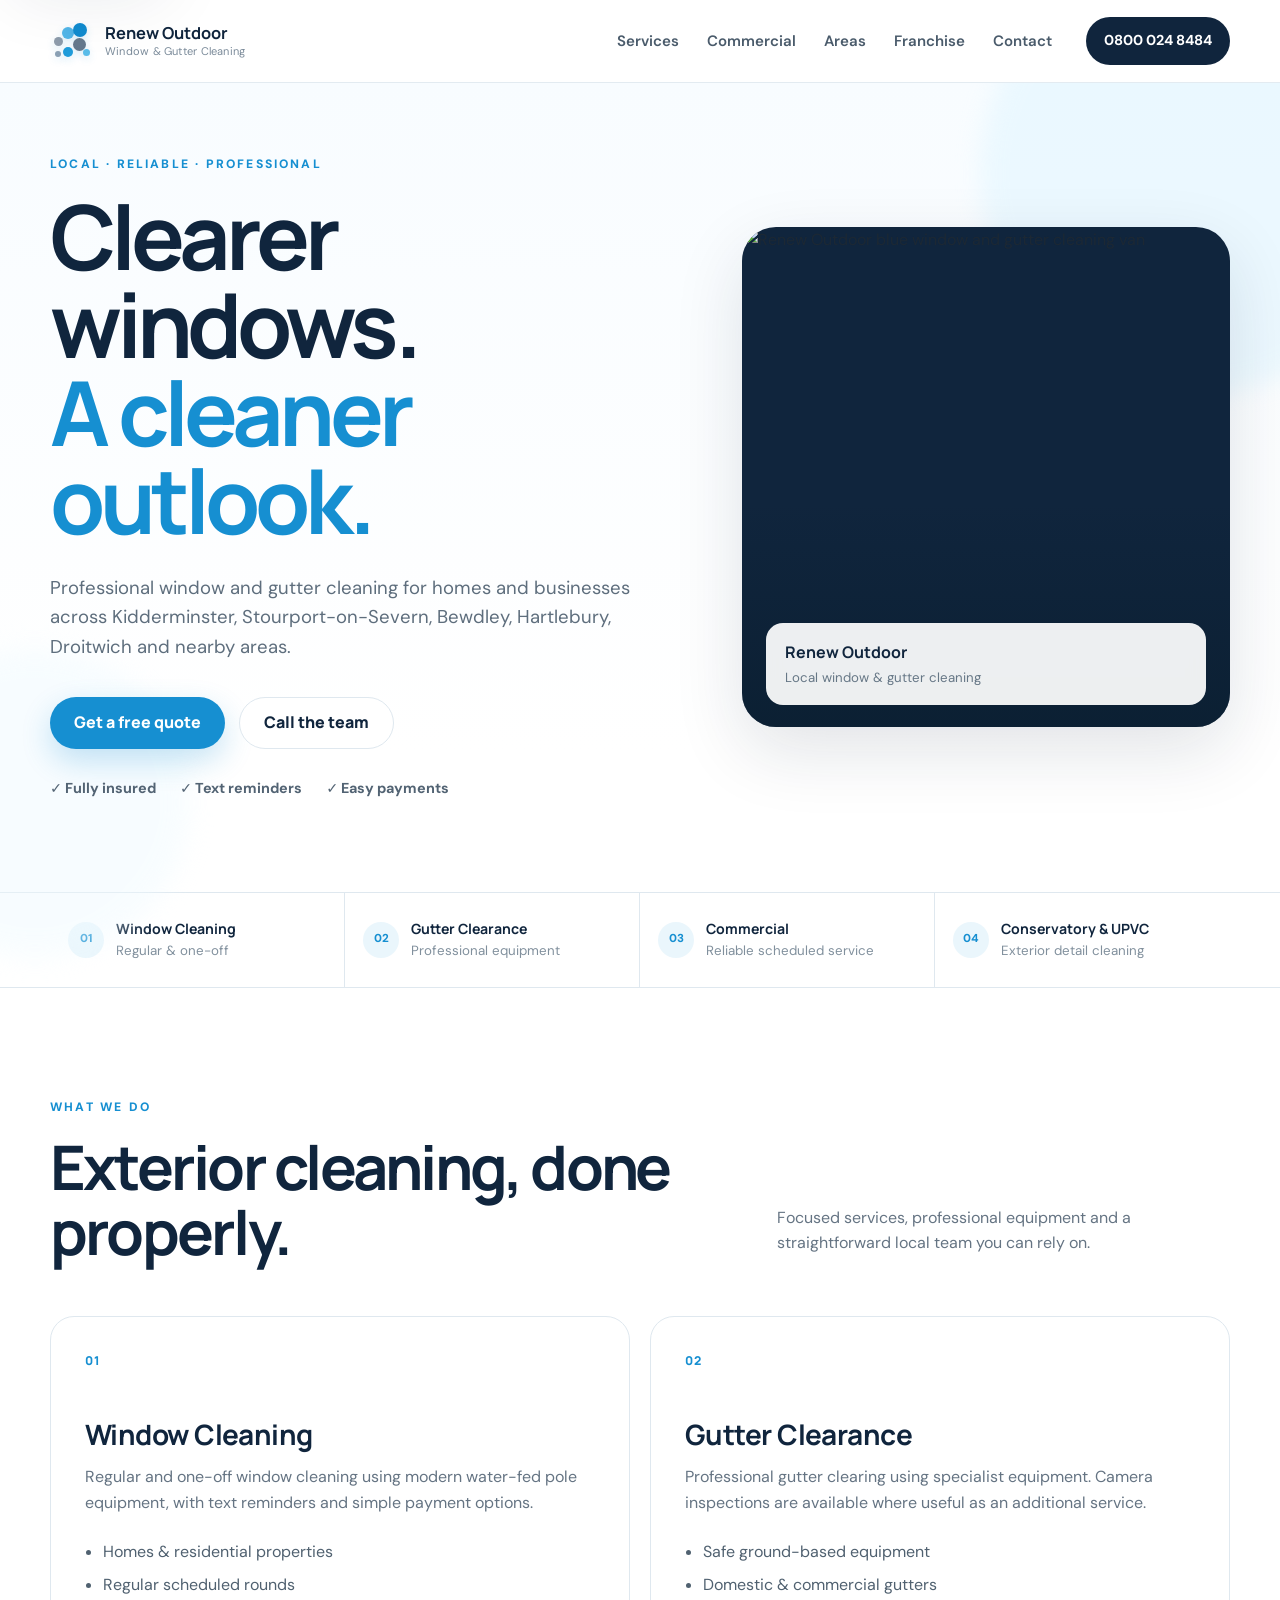
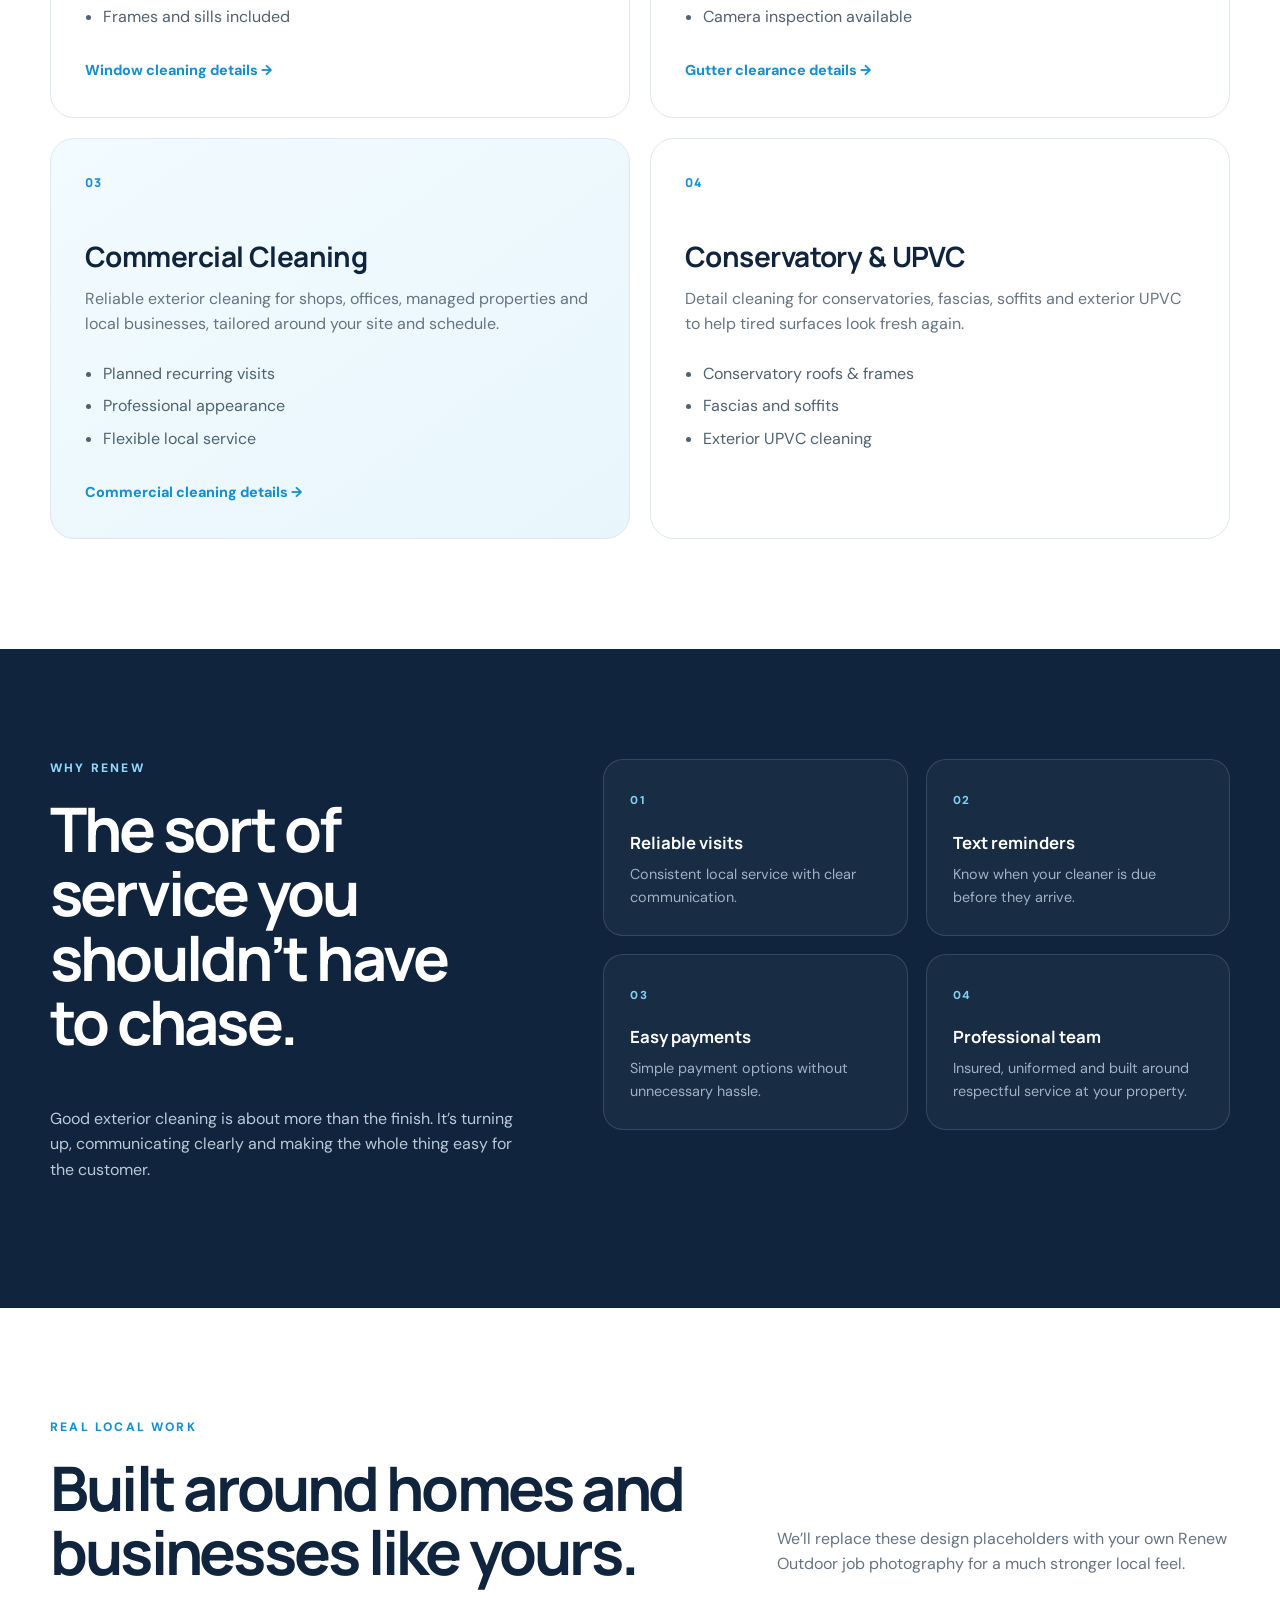
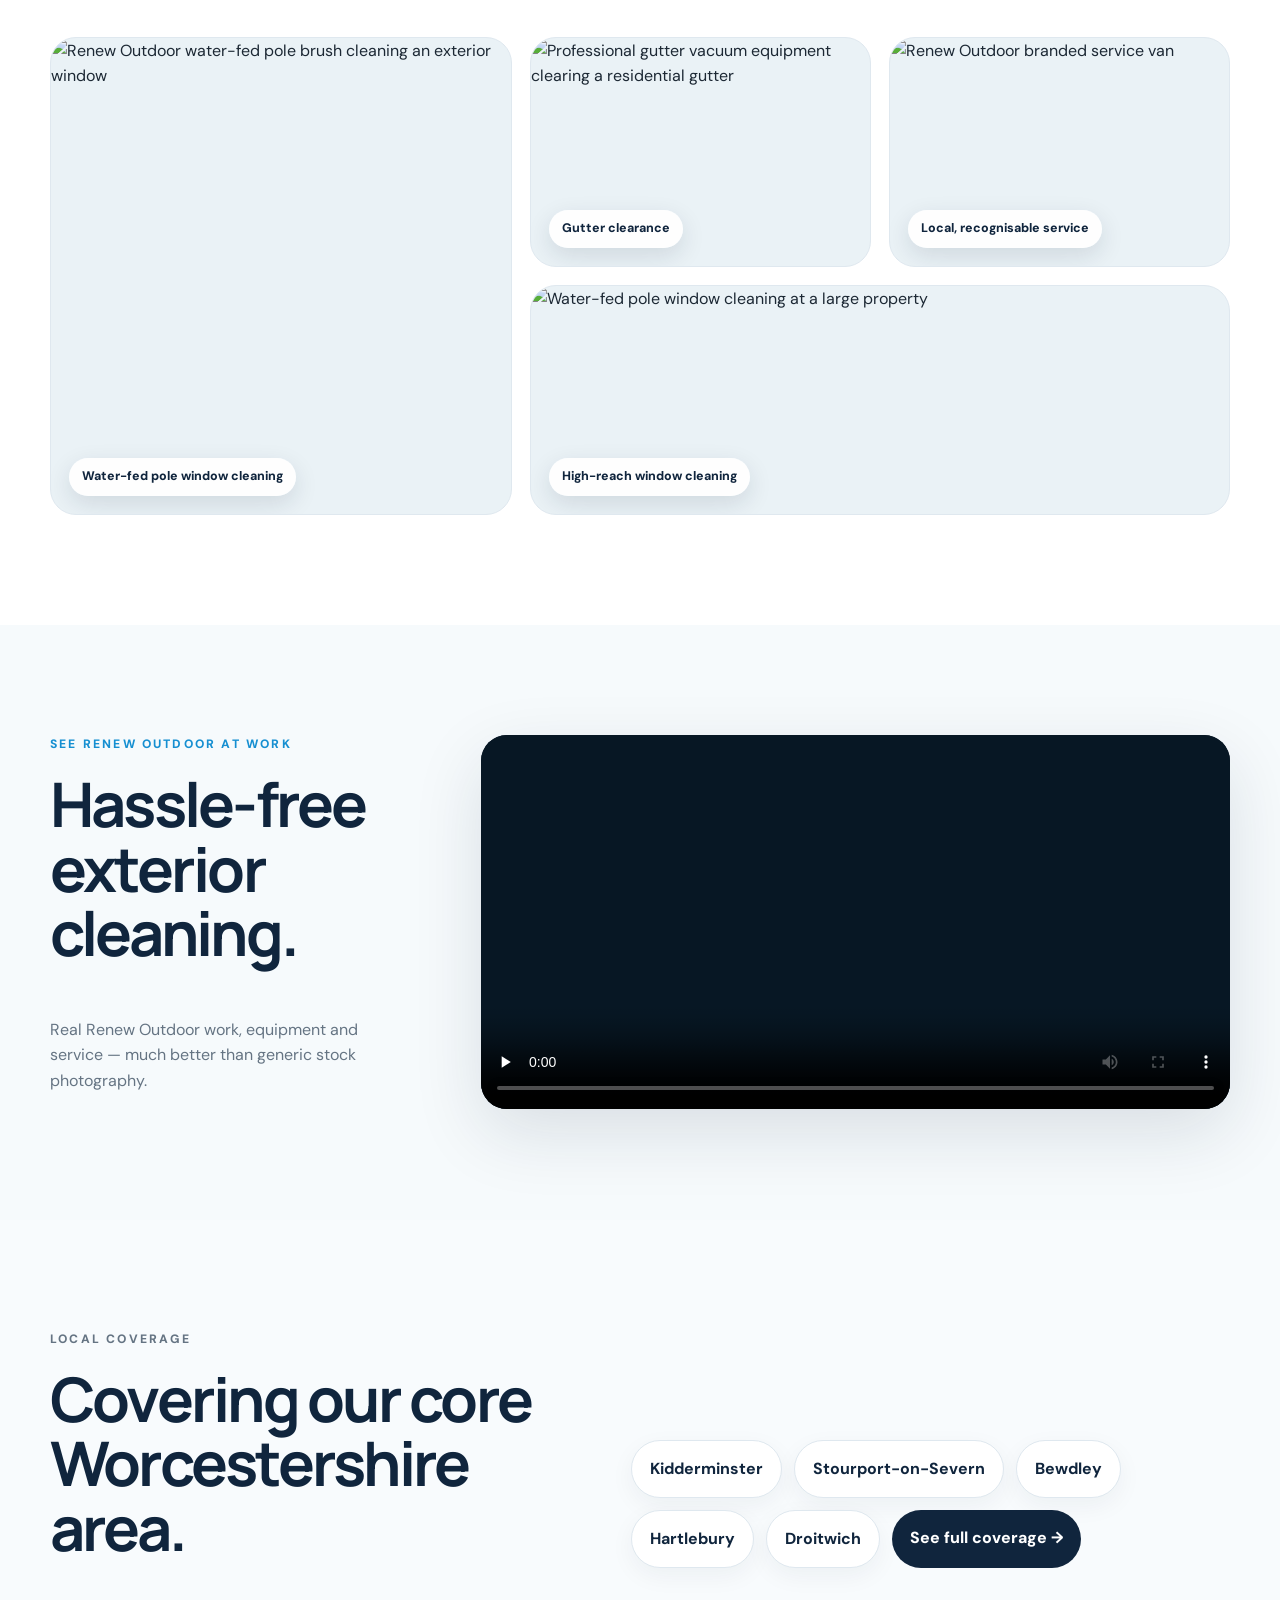
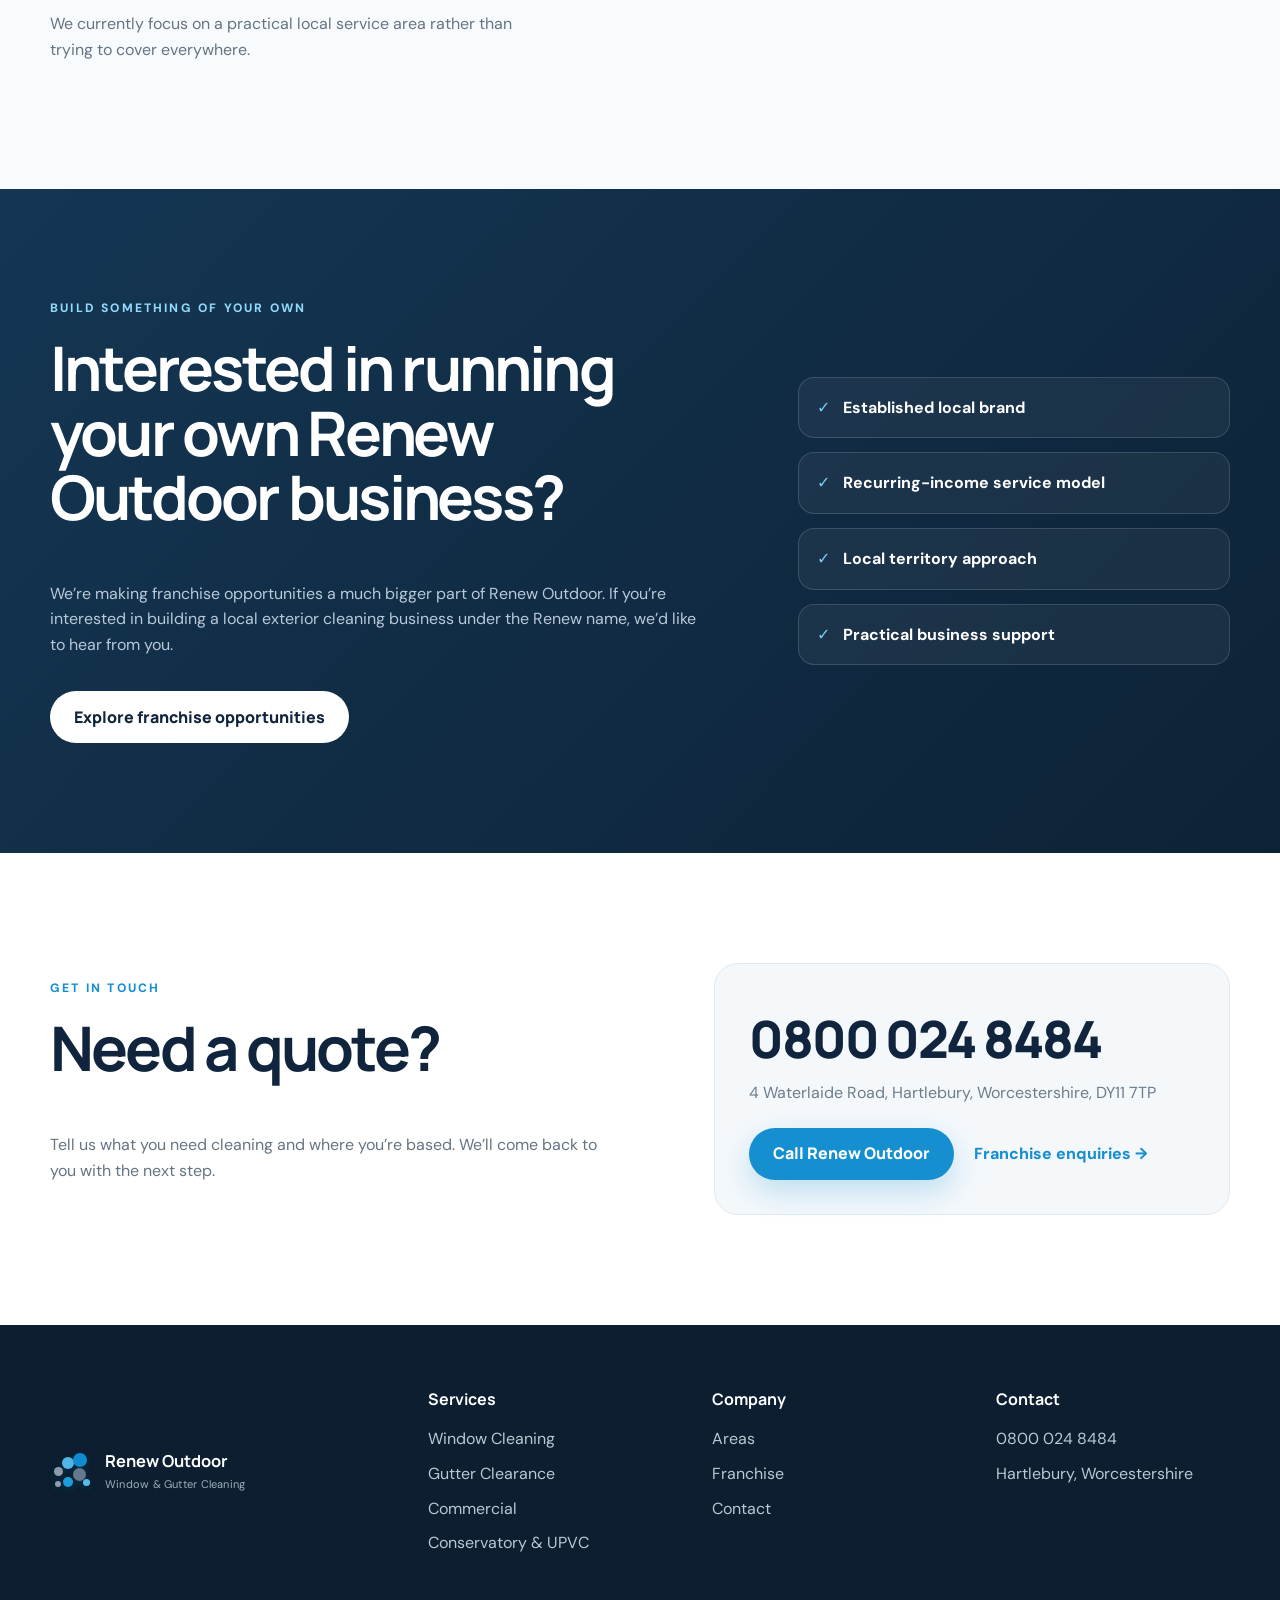
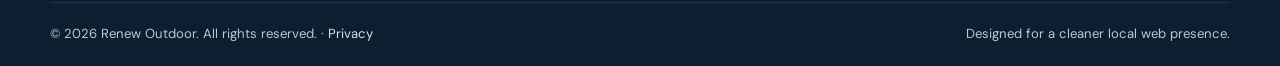
==== index.html @ b24ebd0d "Add files via upload" ====
<!doctype html>
<html lang="en">
<head>
  <meta charset="utf-8">
  <meta name="viewport" content="width=device-width, initial-scale=1">
  <title>Renew Outdoor | Window & Gutter Cleaning</title>
  <meta name="description" content="Professional window, gutter and commercial exterior cleaning across Kidderminster, Stourport-on-Severn, Bewdley, Hartlebury, Droitwich and nearby areas.">
  <link rel="preconnect" href="https://fonts.googleapis.com">
  <link rel="preconnect" href="https://fonts.gstatic.com" crossorigin>
  <link href="https://fonts.googleapis.com/css2?family=DM+Sans:wght@400;500;600;700&family=Manrope:wght@600;700;800&display=swap" rel="stylesheet">
  <link rel="canonical" href="https://www.renewoutdoor.co.uk/">
  <meta name="theme-color" content="#10253d">
  <meta property="og:type" content="website">
  <meta property="og:url" content="https://www.renewoutdoor.co.uk/">
  <meta property="og:title" content="Renew Outdoor | Window & Gutter Cleaning">
  <meta property="og:image" content="https://www.renewoutdoor.co.uk/assets/social-share.png">
  <meta name="twitter:card" content="summary_large_image">
  <link rel="icon" href="assets/favicon.svg" type="image/svg+xml">
  <link rel="manifest" href="site.webmanifest">
  <link rel="stylesheet" href="styles.css">

  <script type="application/ld+json">{"@context":"https://schema.org","@type":"LocalBusiness","name":"Renew Outdoor","url":"https://www.renewoutdoor.co.uk/","telephone":"0800 024 8484","description":"Professional window, gutter and commercial exterior cleaning in Worcestershire.","address":{"@type":"PostalAddress","streetAddress":"4 Waterlaide Road","addressLocality":"Hartlebury","addressRegion":"Worcestershire","postalCode":"DY11 7TP","addressCountry":"GB"},"areaServed":["Kidderminster","Stourport-on-Severn","Bewdley","Hartlebury","Droitwich"]}</script>
</head>
<body>
  <a class="skip-link" href="#main">Skip to content</a>
  <header class="site-header">
    <div class="container header-inner">
      <a class="brand" href="#top" aria-label="Renew Outdoor home">
        <span class="brand-mark" aria-hidden="true">
          <span></span><span></span><span></span><span></span><span></span><span></span><span></span>
        </span>
        <span class="brand-copy">
          <strong>Renew Outdoor</strong>
          <small>Window &amp; Gutter Cleaning</small>
        </span>
      </a>

      <button class="menu-toggle" aria-label="Open menu" aria-expanded="false">
        <span></span><span></span><span></span>
      </button>

      <nav class="site-nav" aria-label="Main navigation">
        <a href="#services">Services</a>
        <a href="#commercial">Commercial</a>
        <a href="areas.html">Areas</a>
        <a href="franchise.html">Franchise</a>
        <a href="#contact">Contact</a>
      </nav>

      <a class="header-call" href="tel:08000248484">0800 024 8484</a>
    </div>
  </header>

  <main id="main">
    <section class="hero">
      <div class="hero-glow hero-glow-a"></div>
      <div class="hero-glow hero-glow-b"></div>
      <div class="container hero-grid">
        <div class="hero-copy">
          <p class="eyebrow">LOCAL · RELIABLE · PROFESSIONAL</p>
          <h1>Clearer windows.<br><span>A cleaner outlook.</span></h1>
          <p class="hero-lead">Professional window and gutter cleaning for homes and businesses across Kidderminster, Stourport-on-Severn, Bewdley, Hartlebury, Droitwich and nearby areas.</p>
          <div class="hero-actions">
            <a class="btn btn-primary" href="#contact">Get a free quote</a>
            <a class="btn btn-secondary" href="tel:08000248484">Call the team</a>
          </div>
          <div class="proof-row" aria-label="Service benefits">
            <span>✓ Fully insured</span>
            <span>✓ Text reminders</span>
            <span>✓ Easy payments</span>
          </div>
        </div>

        <div class="hero-photo-card">
          <img src="assets/renew-van-hero.jpg" alt="Renew Outdoor blue window and gutter cleaning van" width="1200" height="900" fetchpriority="high">
          <div class="photo-label">
            <strong>Renew Outdoor</strong>
            <span>Local window &amp; gutter cleaning</span>
          </div>
        </div>
      </div>

      <div class="service-strip">
        <div class="container service-strip-grid">
          <a href="window-cleaning.html"><span class="icon-dot">01</span><strong>Window Cleaning</strong><small>Regular &amp; one-off</small></a>
          <a href="gutter-cleaning.html"><span class="icon-dot">02</span><strong>Gutter Clearance</strong><small>Professional equipment</small></a>
          <a href="commercial.html"><span class="icon-dot">03</span><strong>Commercial</strong><small>Reliable scheduled service</small></a>
          <a href="#upvc"><span class="icon-dot">04</span><strong>Conservatory &amp; UPVC</strong><small>Exterior detail cleaning</small></a>
        </div>
      </div>
    </section>

    <section class="section section-services" id="services">
      <div class="container">
        <div class="section-heading">
          <div>
            <p class="eyebrow">WHAT WE DO</p>
            <h2>Exterior cleaning, done properly.</h2>
          </div>
          <p>Focused services, professional equipment and a straightforward local team you can rely on.</p>
        </div>

        <div class="card-grid">
          <article class="service-card" id="window-cleaning">
            <div class="service-number">01</div>
            <h3>Window Cleaning</h3>
            <p>Regular and one-off window cleaning using modern water-fed pole equipment, with text reminders and simple payment options.</p>
            <ul>
              <li>Homes &amp; residential properties</li>
              <li>Regular scheduled rounds</li>
              <li>Frames and sills included</li>
            </ul>
            <a class="card-link" href="window-cleaning.html">Window cleaning details →</a>
          </article>

          <article class="service-card" id="gutter-cleaning">
            <div class="service-number">02</div>
            <h3>Gutter Clearance</h3>
            <p>Professional gutter clearing using specialist equipment. Camera inspections are available where useful as an additional service.</p>
            <ul>
              <li>Safe ground-based equipment</li>
              <li>Domestic &amp; commercial gutters</li>
              <li>Camera inspection available</li>
            </ul>
            <a class="card-link" href="gutter-cleaning.html">Gutter clearance details →</a>
          </article>

          <article class="service-card featured" id="commercial">
            <div class="service-number">03</div>
            <h3>Commercial Cleaning</h3>
            <p>Reliable exterior cleaning for shops, offices, managed properties and local businesses, tailored around your site and schedule.</p>
            <ul>
              <li>Planned recurring visits</li>
              <li>Professional appearance</li>
              <li>Flexible local service</li>
            </ul>
            <a class="card-link" href="commercial.html">Commercial cleaning details →</a>
          </article>

          <article class="service-card" id="upvc">
            <div class="service-number">04</div>
            <h3>Conservatory &amp; UPVC</h3>
            <p>Detail cleaning for conservatories, fascias, soffits and exterior UPVC to help tired surfaces look fresh again.</p>
            <ul>
              <li>Conservatory roofs &amp; frames</li>
              <li>Fascias and soffits</li>
              <li>Exterior UPVC cleaning</li>
            </ul>
          </article>
        </div>
      </div>
    </section>

    <section class="section section-dark">
      <div class="container why-grid">
        <div>
          <p class="eyebrow eyebrow-light">WHY RENEW</p>
          <h2>The sort of service you shouldn’t have to chase.</h2>
          <p class="muted-light">Good exterior cleaning is about more than the finish. It’s turning up, communicating clearly and making the whole thing easy for the customer.</p>
        </div>
        <div class="why-points">
          <div><span>01</span><strong>Reliable visits</strong><p>Consistent local service with clear communication.</p></div>
          <div><span>02</span><strong>Text reminders</strong><p>Know when your cleaner is due before they arrive.</p></div>
          <div><span>03</span><strong>Easy payments</strong><p>Simple payment options without unnecessary hassle.</p></div>
          <div><span>04</span><strong>Professional team</strong><p>Insured, uniformed and built around respectful service at your property.</p></div>
        </div>
      </div>
    </section>

    <section class="section section-work">
      <div class="container">
        <div class="section-heading">
          <div>
            <p class="eyebrow">REAL LOCAL WORK</p>
            <h2>Built around homes and businesses like yours.</h2>
          </div>
          <p>We’ll replace these design placeholders with your own Renew Outdoor job photography for a much stronger local feel.</p>
        </div>

        <div class="work-grid real-work-grid">
          <figure class="work-photo tall">
            <img src="assets/water-fed-pole-window-cleaning.jpg" alt="Renew Outdoor water-fed pole brush cleaning an exterior window" loading="lazy">
            <figcaption>Water-fed pole window cleaning</figcaption>
          </figure>
          <figure class="work-photo">
            <img src="assets/gutter-vac.jpg" alt="Professional gutter vacuum equipment clearing a residential gutter" loading="lazy">
            <figcaption>Gutter clearance</figcaption>
          </figure>
          <figure class="work-photo">
            <img src="assets/renew-van.jpg" alt="Renew Outdoor branded service van" loading="lazy">
            <figcaption>Local, recognisable service</figcaption>
          </figure>
          <figure class="work-photo wide">
            <img src="assets/large-property-window-cleaning.jpg" alt="Water-fed pole window cleaning at a large property" loading="lazy">
            <figcaption>High-reach window cleaning</figcaption>
          </figure>
        </div>
      </div>
    </section>

    <section class="section video-section">
      <div class="container video-grid">
        <div>
          <p class="eyebrow">SEE RENEW OUTDOOR AT WORK</p>
          <h2>Hassle-free exterior cleaning.</h2>
          <p>Real Renew Outdoor work, equipment and service — much better than generic stock photography.</p>
        </div>
        <div class="video-frame">
          <video controls playsinline preload="none" poster="assets/renew-van-hero.jpg">
            <source src="assets/renew-outdoor-video.mp4" type="video/mp4">
            Your browser does not support embedded video.
          </video>
        </div>
      </div>
    </section>

    <section class="section section-areas" id="areas">
      <div class="container areas-grid">
        <div>
          <p class="eyebrow">LOCAL COVERAGE</p>
          <h2>Covering our core Worcestershire area.</h2>
          <p>We currently focus on a practical local service area rather than trying to cover everywhere.</p>
        </div>
        <div class="area-tags">
          <span>Kidderminster</span>
          <span>Stourport-on-Severn</span>
          <span>Bewdley</span>
          <span>Hartlebury</span>
          <span>Droitwich</span>
          <a class="area-more" href="areas.html">See full coverage →</a>
        </div>
      </div>
    </section>

    <section class="section franchise-teaser">
      <div class="container franchise-grid">
        <div>
          <p class="eyebrow eyebrow-light">BUILD SOMETHING OF YOUR OWN</p>
          <h2>Interested in running your own Renew Outdoor business?</h2>
          <p class="muted-light">We’re making franchise opportunities a much bigger part of Renew Outdoor. If you’re interested in building a local exterior cleaning business under the Renew name, we’d like to hear from you.</p>
          <a class="btn btn-white" href="franchise.html">Explore franchise opportunities</a>
        </div>
        <div class="franchise-points">
          <div><span>✓</span> Established local brand</div>
          <div><span>✓</span> Recurring-income service model</div>
          <div><span>✓</span> Local territory approach</div>
          <div><span>✓</span> Practical business support</div>
        </div>
      </div>
    </section>

    <section class="section section-contact" id="contact">
      <div class="container contact-grid">
        <div>
          <p class="eyebrow">GET IN TOUCH</p>
          <h2>Need a quote?</h2>
          <p>Tell us what you need cleaning and where you’re based. We’ll come back to you with the next step.</p>
        </div>
        <div class="contact-card">
          <a class="contact-phone" href="tel:08000248484">0800 024 8484</a>
          <p>4 Waterlaide Road, Hartlebury, Worcestershire, DY11 7TP</p>
          <div class="contact-actions">
            <a class="btn btn-primary" href="tel:08000248484">Call Renew Outdoor</a>
            <a class="text-link" href="franchise.html">Franchise enquiries →</a>
          </div>
        </div>
      </div>
    </section>
  </main>

  <footer class="site-footer">
    <div class="container footer-grid">
      <div class="brand footer-brand">
        <span class="brand-mark" aria-hidden="true">
          <span></span><span></span><span></span><span></span><span></span><span></span><span></span>
        </span>
        <span class="brand-copy">
          <strong>Renew Outdoor</strong>
          <small>Window &amp; Gutter Cleaning</small>
        </span>
      </div>
      <div>
        <strong>Services</strong>
        <a href="#window-cleaning">Window Cleaning</a>
        <a href="#gutter-cleaning">Gutter Clearance</a>
        <a href="#commercial">Commercial</a>
        <a href="#upvc">Conservatory &amp; UPVC</a>
      </div>
      <div>
        <strong>Company</strong>
        <a href="areas.html">Areas</a>
        <a href="franchise.html">Franchise</a>
        <a href="#contact">Contact</a>
      </div>
      <div>
        <strong>Contact</strong>
        <a href="tel:08000248484">0800 024 8484</a>
        <span>Hartlebury, Worcestershire</span>
      </div>
    </div>
    <div class="container footer-bottom">
      <span>© <span id="year"></span> Renew Outdoor. All rights reserved. · <a href="privacy.html">Privacy</a></span>
      <span>Designed for a cleaner local web presence.</span>
    </div>
  </footer>
  <div class="mobile-quote-bar" aria-label="Quick contact">
    <a href="tel:08000248484">Call</a>
    <a href="#contact">Get a quote</a>
  </div>

  <script src="script.js"></script>
</body>
</html>
---- styles.css ----
:root{
  --navy:#10253d;
  --navy-2:#173652;
  --blue:#168fd1;
  --blue-2:#56b8e8;
  --sky:#eaf6fc;
  --ink:#1c2834;
  --muted:#657483;
  --line:#dfe8ef;
  --soft:#f5f8fb;
  --white:#fff;
  --shadow:0 24px 70px rgba(16,37,61,.12);
}

*{box-sizing:border-box}
html{scroll-behavior:smooth}
body{
  margin:0;
  font-family:"DM Sans",system-ui,-apple-system,BlinkMacSystemFont,"Segoe UI",sans-serif;
  color:var(--ink);
  background:#fff;
  line-height:1.6;
}
a{color:inherit;text-decoration:none}
img{max-width:100%;display:block}
.container{width:min(1180px,calc(100% - 40px));margin-inline:auto}
.narrow{max-width:820px}
h1,h2,h3,strong{font-family:"Manrope",sans-serif}
h1,h2,h3,p{margin-top:0}
h1{font-size:clamp(3rem,7vw,6.6rem);line-height:.98;letter-spacing:-.055em}
h2{font-size:clamp(2.25rem,4.8vw,4.5rem);line-height:1.05;letter-spacing:-.045em}
h3{font-size:1.35rem;line-height:1.2;letter-spacing:-.02em}
.eyebrow{
  margin-bottom:18px;
  font-size:.76rem;
  font-weight:800;
  letter-spacing:.18em;
  color:var(--blue);
}
.eyebrow-light{color:#91d8fa}
.muted-light{color:#b9c9d8}
.large-copy{font-size:1.28rem;color:#506170}
.section{padding:110px 0}
.section-soft{background:var(--soft)}
.section-dark{background:var(--navy);color:#fff}
.light{color:#d7e2eb}

.site-header{
  position:sticky;top:0;z-index:40;
  background:rgba(255,255,255,.93);
  backdrop-filter:blur(14px);
  border-bottom:1px solid rgba(223,232,239,.85);
}
.header-inner{
  min-height:82px;
  display:flex;align-items:center;gap:34px;
}
.brand{display:flex;align-items:center;gap:13px;min-width:max-content}
.brand-copy{display:flex;flex-direction:column;line-height:1.05}
.brand-copy strong{font-size:1.03rem;color:var(--navy)}
.brand-copy small{margin-top:5px;font-size:.69rem;color:#7a8a99;letter-spacing:.02em}
.brand-mark{position:relative;width:42px;height:42px;display:block}
.brand-mark span{
  position:absolute;border-radius:50%;
  background:var(--blue);
  box-shadow:0 3px 9px rgba(22,143,209,.16);
}
.brand-mark span:nth-child(1){width:9px;height:9px;left:4px;top:17px;background:#8f9cab}
.brand-mark span:nth-child(2){width:12px;height:12px;left:12px;top:7px;background:#52b6e8}
.brand-mark span:nth-child(3){width:14px;height:14px;left:23px;top:3px;background:#108bcf}
.brand-mark span:nth-child(4){width:13px;height:13px;left:23px;top:18px;background:#65798d}
.brand-mark span:nth-child(5){width:10px;height:10px;left:13px;top:27px;background:#1f9cda}
.brand-mark span:nth-child(6){width:6px;height:6px;left:5px;top:31px;background:#8aa0b4}
.brand-mark span:nth-child(7){width:7px;height:7px;left:33px;top:29px;background:#58bce9}
.site-nav{display:flex;align-items:center;gap:28px;margin-left:auto}
.site-nav a{font-size:.94rem;font-weight:600;color:#4a5b6b}
.site-nav a:hover,.site-nav a.active{color:var(--blue)}
.header-call{
  padding:12px 18px;border-radius:999px;background:var(--navy);color:#fff;
  font-weight:700;font-size:.9rem
}
.menu-toggle{display:none;background:none;border:0;padding:0}
.menu-toggle span{display:block;width:25px;height:2px;background:var(--navy);margin:5px 0}

.hero{
  position:relative;overflow:hidden;
  background:linear-gradient(180deg,#f8fcff 0%,#fff 74%);
}
.hero-grid{
  min-height:720px;
  display:grid;grid-template-columns:1.12fr .88fr;gap:70px;align-items:center;
  padding-top:72px;padding-bottom:92px;position:relative;z-index:2
}
.hero-copy h1{color:var(--navy);margin-bottom:30px}
.hero-copy h1 span{color:var(--blue)}
.hero-lead{max-width:720px;font-size:1.16rem;color:#5e6e7d}
.hero-actions{display:flex;gap:14px;flex-wrap:wrap;margin:34px 0 28px}
.btn{
  display:inline-flex;align-items:center;justify-content:center;
  min-height:52px;padding:0 24px;border-radius:999px;
  font-weight:800;font-family:"Manrope",sans-serif;
  transition:transform .2s ease,box-shadow .2s ease
}
.btn:hover{transform:translateY(-2px)}
.btn-primary{background:var(--blue);color:#fff;box-shadow:0 12px 30px rgba(22,143,209,.24)}
.btn-secondary{background:#fff;color:var(--navy);border:1px solid var(--line)}
.btn-white{background:#fff;color:var(--navy)}
.proof-row{display:flex;gap:24px;flex-wrap:wrap;color:#526373;font-size:.9rem;font-weight:700}
.hero-panel{
  position:relative;min-height:470px;border-radius:34px;padding:28px;
  background:linear-gradient(145deg,#15334f 0%,#0f2439 70%);
  box-shadow:var(--shadow);overflow:hidden
}
.panel-badge{
  position:absolute;top:24px;left:24px;z-index:3;
  background:rgba(255,255,255,.1);color:#dcecf6;border:1px solid rgba(255,255,255,.14);
  border-radius:999px;padding:8px 12px;font-size:.75rem;font-weight:700
}
.window-graphic{position:absolute;inset:78px 38px 92px}
.window-frame{
  height:100%;display:grid;grid-template-columns:1fr 1fr;grid-template-rows:1fr 1fr;
  gap:8px;padding:10px;background:#d7e8f2;border:10px solid #fff;border-radius:18px;
  box-shadow:0 30px 60px rgba(0,0,0,.22);transform:rotate(-2deg)
}
.pane{background:linear-gradient(155deg,#8ed7f7 0%,#d7f5ff 55%,#77c9ef 100%);border-radius:4px}
.shine{position:absolute;background:rgba(255,255,255,.65);filter:blur(.4px);transform:rotate(-35deg)}
.shine-1{width:120px;height:14px;top:46px;left:46px}
.shine-2{width:82px;height:8px;right:26px;bottom:48px}
.squeegee{position:absolute;right:18px;bottom:-20px;transform:rotate(-24deg)}
.squeegee-head{width:118px;height:16px;background:#1f2a33;border-radius:7px;box-shadow:0 8px 18px rgba(0,0,0,.25)}
.squeegee-handle{width:15px;height:132px;background:linear-gradient(#157db8,#0f4d72);margin:-2px auto 0;border-radius:0 0 10px 10px}
.mini-card{
  position:absolute;left:28px;right:28px;bottom:25px;
  background:#fff;border-radius:18px;padding:18px 20px;display:flex;flex-direction:column
}
.mini-card strong{color:var(--navy);font-size:.95rem}
.mini-card span{font-size:.82rem;color:#6c7d8c;margin-top:3px}
.hero-glow{position:absolute;border-radius:50%;filter:blur(12px);opacity:.42}
.hero-glow-a{width:440px;height:440px;background:#d8f3ff;right:-140px;top:-130px}
.hero-glow-b{width:310px;height:310px;background:#eefaff;left:-120px;bottom:30px}
.service-strip{border-top:1px solid var(--line);border-bottom:1px solid var(--line);background:#fff}
.service-strip-grid{display:grid;grid-template-columns:repeat(4,1fr)}
.service-strip a{padding:25px 18px;display:grid;grid-template-columns:auto 1fr;column-gap:12px;align-items:center;border-right:1px solid var(--line)}
.service-strip a:last-child{border-right:0}
.service-strip strong{font-size:.88rem;color:var(--navy)}
.service-strip small{grid-column:2;color:#81909d}
.icon-dot{
  grid-row:1/3;width:36px;height:36px;border-radius:50%;display:grid;place-items:center;
  background:var(--sky);color:var(--blue);font-weight:800;font-size:.72rem
}

.section-heading{display:grid;grid-template-columns:1fr .7fr;gap:80px;align-items:end;margin-bottom:52px}
.section-heading h2{max-width:770px;color:var(--navy);margin-bottom:0}
.section-heading>p{color:var(--muted);margin-bottom:8px}
.card-grid{display:grid;grid-template-columns:repeat(2,1fr);gap:20px}
.service-card{
  position:relative;padding:34px;border:1px solid var(--line);border-radius:24px;background:#fff;
  min-height:330px;transition:transform .2s ease,box-shadow .2s ease,border-color .2s ease
}
.service-card:hover{transform:translateY(-4px);box-shadow:var(--shadow);border-color:#c5d9e6}
.service-card.featured{background:linear-gradient(145deg,#f2fbff,#e8f6fc)}
.service-number{font-family:"Manrope",sans-serif;font-weight:800;color:var(--blue);font-size:.76rem;letter-spacing:.12em;margin-bottom:48px}
.service-card h3{font-size:1.75rem;color:var(--navy);margin-bottom:12px}
.service-card p{color:var(--muted)}
.service-card ul{padding-left:18px;margin:24px 0 0;color:#506170}
.service-card li{margin:7px 0}

.why-grid{display:grid;grid-template-columns:.85fr 1.15fr;gap:90px;align-items:start}
.why-grid h2{max-width:520px}
.why-points{display:grid;grid-template-columns:1fr 1fr;gap:18px}
.why-points>div{padding:26px;border:1px solid rgba(255,255,255,.13);border-radius:20px;background:rgba(255,255,255,.035)}
.why-points span{color:#7fd1f6;font-size:.72rem;font-weight:800;letter-spacing:.12em}
.why-points strong{display:block;margin:18px 0 6px;font-size:1.05rem}
.why-points p{margin:0;color:#9eb2c2;font-size:.9rem}

.work-grid{display:grid;grid-template-columns:1.15fr .85fr .85fr;grid-template-rows:230px 230px;gap:18px}
.work-tile{
  position:relative;border-radius:26px;overflow:hidden;min-height:220px;
  background:
    linear-gradient(135deg,rgba(15,36,57,.05),rgba(22,143,209,.16)),
    repeating-linear-gradient(45deg,#edf5f9,#edf5f9 16px,#e8f2f7 16px,#e8f2f7 32px);
  border:1px solid var(--line)
}
.work-tile::before{
  content:"ADD YOUR PHOTO";position:absolute;inset:0;display:grid;place-items:center;
  color:#96a7b4;font-size:.72rem;font-weight:800;letter-spacing:.13em
}
.work-tile span{
  position:absolute;left:18px;bottom:18px;z-index:2;
  background:#fff;color:var(--navy);padding:9px 13px;border-radius:999px;font-size:.78rem;font-weight:800;
  box-shadow:0 8px 24px rgba(16,37,61,.12)
}
.work-tile.tall{grid-row:1/3}
.work-tile.wide{grid-column:2/4}

.section-areas{background:#f8fbfd}
.areas-grid{display:grid;grid-template-columns:.9fr 1.1fr;gap:90px;align-items:center}
.areas-grid h2{color:var(--navy);max-width:550px}
.areas-grid p{color:var(--muted)}
.area-tags{display:flex;flex-wrap:wrap;gap:12px}
.area-tags span{padding:15px 18px;background:#fff;border:1px solid var(--line);border-radius:999px;color:var(--navy);font-weight:700;box-shadow:0 8px 24px rgba(16,37,61,.05)}

.franchise-teaser{background:linear-gradient(135deg,#143653,#0d2236);color:#fff}
.franchise-grid{display:grid;grid-template-columns:1.2fr .8fr;gap:100px;align-items:center}
.franchise-grid h2{max-width:700px}
.franchise-grid .btn{margin-top:18px}
.franchise-points{display:grid;gap:14px}
.franchise-points>div{padding:17px 18px;border:1px solid rgba(255,255,255,.14);border-radius:16px;background:rgba(255,255,255,.05);font-weight:700}
.franchise-points span{color:#79cdf4;margin-right:9px}

.section-contact{background:#fff}
.contact-grid{display:grid;grid-template-columns:1fr .9fr;gap:90px;align-items:center}
.contact-grid h2{color:var(--navy)}
.contact-grid>div:first-child p:last-child{color:var(--muted);max-width:580px}
.contact-card{padding:34px;border-radius:24px;background:#f4f8fb;border:1px solid var(--line)}
.contact-phone{font-family:"Manrope",sans-serif;font-size:clamp(2rem,4vw,3.4rem);font-weight:800;color:var(--navy);letter-spacing:-.04em}
.contact-card p{color:#6e7d8b}
.contact-actions{display:flex;align-items:center;gap:20px;flex-wrap:wrap;margin-top:22px}
.text-link{font-weight:800;color:var(--blue)}

.site-footer{background:#0c1e2f;color:#b9c8d4;padding:62px 0 22px}
.footer-grid{display:grid;grid-template-columns:1.4fr repeat(3,1fr);gap:50px;padding-bottom:46px}
.footer-grid>div:not(.brand){display:flex;flex-direction:column;gap:9px}
.footer-grid strong{color:#fff;margin-bottom:5px}
.footer-grid a:hover{color:#fff}
.footer-brand .brand-copy strong{color:#fff}
.footer-brand .brand-copy small{color:#9db0bf}
.footer-bottom{border-top:1px solid rgba(255,255,255,.1);padding-top:20px;display:flex;justify-content:space-between;gap:20px;font-size:.82rem}

.franchise-hero{
  background:
    radial-gradient(circle at 80% 20%,rgba(88,190,235,.22),transparent 26%),
    linear-gradient(135deg,#153752,#0b1f31);
  color:#fff;padding:120px 0 100px;overflow:hidden
}
.franchise-hero-grid{display:grid;grid-template-columns:1.1fr .9fr;gap:80px;align-items:center}
.franchise-hero h1{font-size:clamp(3rem,6vw,5.8rem)}
.franchise-hero h1 span{color:#8bd8fb}
.franchise-visual{display:flex;justify-content:center}
.territory-card{
  width:min(100%,420px);padding:38px;border-radius:30px;
  background:rgba(255,255,255,.08);border:1px solid rgba(255,255,255,.16);
  box-shadow:0 26px 70px rgba(0,0,0,.16);backdrop-filter:blur(12px)
}
.territory-card small{color:#91d8fa;font-weight:800;letter-spacing:.12em}
.territory-card strong{display:block;font-size:2.3rem;line-height:1.05;margin:28px 0 18px}
.territory-card p{color:#c3d1dc}
.three-grid{display:grid;grid-template-columns:repeat(3,1fr);gap:20px}
.info-card{padding:32px;border:1px solid var(--line);border-radius:22px;background:#fff}
.info-card>span{font-size:.75rem;color:var(--blue);font-weight:800}
.info-card h3{font-size:1.5rem;color:var(--navy);margin:38px 0 10px}
.info-card p{color:var(--muted);margin:0}
.split-copy{display:grid;grid-template-columns:1fr 1fr;gap:90px}
.light-link{color:#cdd9e2}

@media (max-width:980px){
  .header-call{display:none}
  .site-nav{
    position:absolute;left:20px;right:20px;top:76px;
    flex-direction:column;align-items:flex-start;gap:0;
    background:#fff;border:1px solid var(--line);border-radius:18px;padding:10px;
    box-shadow:var(--shadow);display:none
  }
  .site-nav.open{display:flex}
  .site-nav a{width:100%;padding:13px 12px}
  .menu-toggle{display:block;margin-left:auto}
  .hero-grid,.why-grid,.areas-grid,.franchise-grid,.contact-grid,.franchise-hero-grid,.split-copy{
    grid-template-columns:1fr;gap:50px
  }
  .hero-grid{padding-top:58px}
  .hero-panel{min-height:430px}
  .service-strip-grid{grid-template-columns:1fr 1fr}
  .service-strip a:nth-child(2){border-right:0}
  .service-strip a:nth-child(-n+2){border-bottom:1px solid var(--line)}
  .section-heading{grid-template-columns:1fr;gap:18px}
  .work-grid{grid-template-columns:1fr 1fr;grid-template-rows:260px 220px 220px}
  .work-tile.tall{grid-row:1/2;grid-column:1/3}
  .work-tile.wide{grid-column:1/3}
  .three-grid{grid-template-columns:1fr}
  .footer-grid{grid-template-columns:1fr 1fr}
}

@media (max-width:640px){
  .container{width:min(100% - 28px,1180px)}
  .section{padding:78px 0}
  .header-inner{min-height:72px}
  .brand-copy small{display:none}
  h1{font-size:clamp(2.8rem,14vw,4.3rem)}
  h2{font-size:clamp(2.15rem,10vw,3.2rem)}
  .hero-grid{min-height:auto;gap:44px;padding-bottom:70px}
  .hero-panel{min-height:360px;border-radius:26px}
  .window-graphic{inset:70px 24px 92px}
  .service-strip-grid{grid-template-columns:1fr}
  .service-strip a{border-right:0;border-bottom:1px solid var(--line)!important}
  .service-strip a:last-child{border-bottom:0!important}
  .card-grid{grid-template-columns:1fr}
  .service-card{min-height:0}
  .why-points{grid-template-columns:1fr}
  .work-grid{display:grid;grid-template-columns:1fr;grid-template-rows:repeat(4,220px)}
  .work-tile,.work-tile.tall,.work-tile.wide{grid-column:auto;grid-row:auto}
  .area-tags span{width:100%;text-align:center}
  .footer-grid{grid-template-columns:1fr}
  .footer-bottom{flex-direction:column}
  .contact-phone{font-size:2rem}
  .proof-row{gap:12px}
}


.card-link{
  display:inline-block;margin-top:22px;color:var(--blue);font-weight:800;font-size:.9rem
}
.inner-hero{
  background:
    radial-gradient(circle at 82% 20%,rgba(86,184,232,.24),transparent 27%),
    linear-gradient(135deg,#153752,#0b1f31);
  color:#fff;padding:105px 0 92px
}
.inner-hero-grid{display:grid;grid-template-columns:1.1fr .9fr;gap:80px;align-items:center}
.inner-hero h1{font-size:clamp(3rem,6vw,5.7rem);margin-bottom:26px}
.btn-ghost-light{border:1px solid rgba(255,255,255,.26);color:#fff;background:rgba(255,255,255,.05)}
.inner-visual{
  min-height:360px;padding:36px;border-radius:30px;
  display:flex;flex-direction:column;justify-content:flex-end;
  background:
    linear-gradient(155deg,rgba(255,255,255,.07),rgba(255,255,255,.02)),
    repeating-linear-gradient(90deg,transparent,transparent 74px,rgba(255,255,255,.06) 75px,rgba(255,255,255,.06) 76px),
    repeating-linear-gradient(0deg,transparent,transparent 74px,rgba(255,255,255,.06) 75px,rgba(255,255,255,.06) 76px);
  border:1px solid rgba(255,255,255,.14)
}
.inner-visual span{font-size:.72rem;font-weight:800;letter-spacing:.16em;color:#91d8fa;margin-bottom:18px}
.inner-visual strong{font-size:clamp(2rem,4vw,3.4rem);line-height:1.04;color:#fff}
.detail-grid{display:grid;grid-template-columns:1.15fr .85fr;gap:90px;align-items:start}
.tick-card{padding:34px;border:1px solid var(--line);border-radius:24px;background:var(--soft)}
.tick-card>strong{display:block;font-size:1.25rem;color:var(--navy);margin-bottom:20px}
.tick-card ul{list-style:none;padding:0;margin:0}
.tick-card li{position:relative;padding:13px 0 13px 30px;border-bottom:1px solid var(--line);color:#516170}
.tick-card li:last-child{border-bottom:0}
.tick-card li::before{content:"✓";position:absolute;left:0;color:var(--blue);font-weight:900}
.notice-card{margin-top:30px;padding:22px 24px;border-left:4px solid var(--blue);background:var(--sky);border-radius:0 14px 14px 0}
.notice-card strong{display:block;color:var(--navy);margin-bottom:5px}
.notice-card p{margin:0;color:#5d6f7e}
.process-grid{display:grid;grid-template-columns:repeat(3,1fr);gap:20px}
.process-grid>div{padding:30px;background:#fff;border:1px solid var(--line);border-radius:22px}
.process-grid span{font-size:.72rem;font-weight:800;color:var(--blue);letter-spacing:.12em}
.process-grid strong{display:block;color:var(--navy);font-size:1.25rem;margin:34px 0 8px}
.process-grid p{margin:0;color:var(--muted)}
.mini-cta{padding-top:82px;padding-bottom:82px}
.mini-cta-inner{display:flex;align-items:center;justify-content:space-between;gap:40px}
.mini-cta h2{font-size:clamp(2.2rem,4vw,3.7rem);margin-bottom:0;color:var(--navy)}

@media (max-width:980px){
  .inner-hero-grid,.detail-grid{grid-template-columns:1fr;gap:48px}
  .process-grid{grid-template-columns:1fr}
}
@media (max-width:640px){
  .inner-hero{padding:78px 0 68px}
  .inner-visual{min-height:280px}
  .mini-cta-inner{align-items:flex-start;flex-direction:column}
}

/* v3 launch polish */
.mobile-quote-bar{display:none}
.compact-hero{padding:72px 0}
.compact-hero h1{font-size:clamp(3rem,7vw,5.4rem);margin:0}
.legal-copy{max-width:820px}
.legal-copy h2{font-size:2.6rem;color:var(--navy)}
.legal-copy h3{font-size:1.35rem;color:var(--navy);margin-top:34px}
.legal-copy p{color:#5e6e7d;font-size:1.02rem}
.not-found{min-height:100vh;display:grid;align-items:center;background:linear-gradient(180deg,#f7fcff,#fff)}
.not-found .container{max-width:820px}
.not-found h1{color:var(--navy);margin:8px 0 20px}
.not-found p:not(.eyebrow){max-width:630px;color:var(--muted);font-size:1.1rem}
.big-brand{margin-bottom:55px}
.site-footer a{transition:color .2s ease}
.site-footer .footer-bottom a{color:#d6e2ea}
.site-footer .footer-bottom a:hover{color:#fff}

@media (max-width:640px){
  body{padding-bottom:66px}
  .mobile-quote-bar{
    display:grid;grid-template-columns:.85fr 1.15fr;position:fixed;z-index:80;
    left:10px;right:10px;bottom:10px;border-radius:16px;overflow:hidden;
    box-shadow:0 14px 38px rgba(10,31,48,.28);border:1px solid rgba(255,255,255,.35)
  }
  .mobile-quote-bar a{
    min-height:54px;display:grid;place-items:center;font-family:"Manrope",sans-serif;
    font-weight:800;background:#fff;color:var(--navy)
  }
  .mobile-quote-bar a:last-child{background:var(--blue);color:#fff}
  .site-footer{padding-bottom:85px}
}

/* v4 real Renew Outdoor photography */
.hero-photo-card{
  position:relative;border-radius:34px;overflow:hidden;min-height:500px;
  box-shadow:var(--shadow);background:var(--navy)
}
.hero-photo-card>img{width:100%;height:100%;min-height:500px;object-fit:cover;object-position:center}
.hero-photo-card::after{
  content:"";position:absolute;inset:0;background:linear-gradient(180deg,transparent 55%,rgba(8,28,44,.58))
}
.photo-label{
  position:absolute;z-index:2;left:24px;right:24px;bottom:22px;
  padding:17px 19px;border-radius:17px;background:rgba(255,255,255,.93);
  backdrop-filter:blur(8px);display:flex;flex-direction:column
}
.photo-label strong{color:var(--navy)}
.photo-label span{color:#667786;font-size:.83rem;margin-top:2px}
.work-photo{
  position:relative;margin:0;border-radius:26px;overflow:hidden;min-height:220px;
  border:1px solid var(--line);background:#eaf2f6
}
.work-photo img{width:100%;height:100%;object-fit:cover;transition:transform .45s ease}
.work-photo:hover img{transform:scale(1.025)}
.work-photo figcaption{
  position:absolute;left:18px;bottom:18px;background:rgba(255,255,255,.94);color:var(--navy);
  padding:9px 13px;border-radius:999px;font-size:.78rem;font-weight:800;
  box-shadow:0 8px 24px rgba(16,37,61,.12)
}
.work-photo.tall{grid-row:1/3}
.work-photo.wide{grid-column:2/4}
.inner-photo{border-radius:30px;overflow:hidden;min-height:390px;box-shadow:0 26px 70px rgba(0,0,0,.18)}
.inner-photo img{width:100%;height:100%;min-height:390px;object-fit:cover}
.video-section{background:#f6fafc}
.video-grid{display:grid;grid-template-columns:.65fr 1.35fr;gap:70px;align-items:center}
.video-grid h2{color:var(--navy)}
.video-grid p:last-child{color:var(--muted)}
.video-frame{overflow:hidden;border-radius:26px;background:#071724;box-shadow:var(--shadow)}
.video-frame video{display:block;width:100%;max-height:620px;background:#071724}
.territory-photo-card{padding:0;overflow:hidden;background:#fff;color:var(--ink)}
.territory-photo-card>img{width:100%;height:240px;object-fit:cover}
.territory-card-copy{padding:28px 32px}
.territory-photo-card .territory-card-copy small{color:var(--blue)}
.territory-photo-card .territory-card-copy strong{color:var(--navy)}
.territory-photo-card .territory-card-copy p{color:var(--muted);margin-bottom:0}

@media (max-width:980px){
  .video-grid{grid-template-columns:1fr;gap:36px}
  .work-photo.tall{grid-row:1/2;grid-column:1/3}
  .work-photo.wide{grid-column:1/3}
}
@media (max-width:640px){
  .hero-photo-card,.hero-photo-card>img{min-height:360px}
  .work-photo,.work-photo.tall,.work-photo.wide{grid-column:auto;grid-row:auto}
  .inner-photo,.inner-photo img{min-height:300px}
}

/* v5 accessibility, coverage and performance polish */
.skip-link{position:fixed;left:14px;top:-80px;z-index:200;background:#fff;color:var(--navy);padding:10px 14px;border-radius:10px;box-shadow:var(--shadow);font-weight:800}
.skip-link:focus{top:14px}
a:focus-visible,button:focus-visible{outline:3px solid #63c4ef;outline-offset:3px}
.coverage-grid{display:grid;grid-template-columns:repeat(3,1fr);gap:18px}
.coverage-grid article{padding:28px;border:1px solid var(--line);border-radius:22px;background:#fff}
.coverage-grid strong{display:block;color:var(--navy);font-size:1.25rem;margin-bottom:8px}
.coverage-grid p{margin:0;color:var(--muted)}
.area-more{padding:15px 18px;background:var(--navy);color:#fff;border-radius:999px;font-weight:800}
@media (max-width:980px){.coverage-grid{grid-template-columns:1fr 1fr}}
@media (max-width:640px){.coverage-grid{grid-template-columns:1fr}}
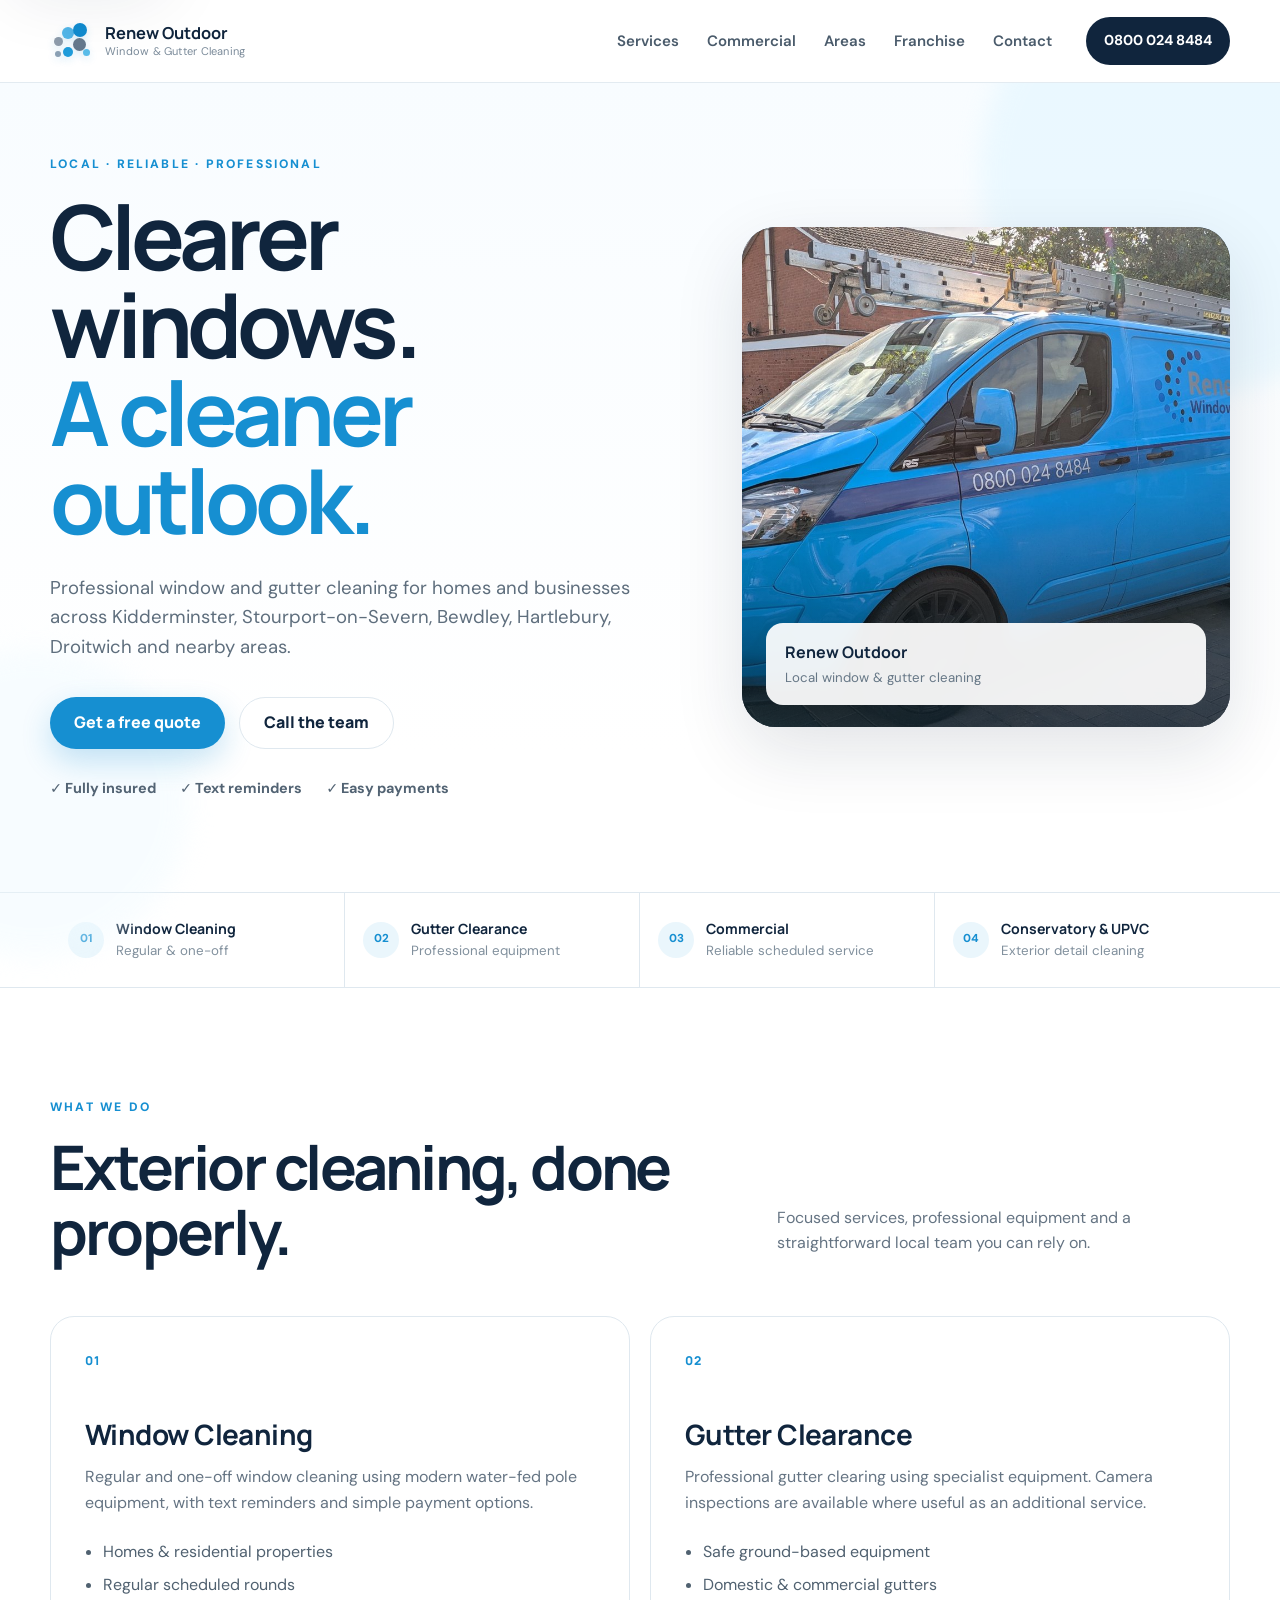
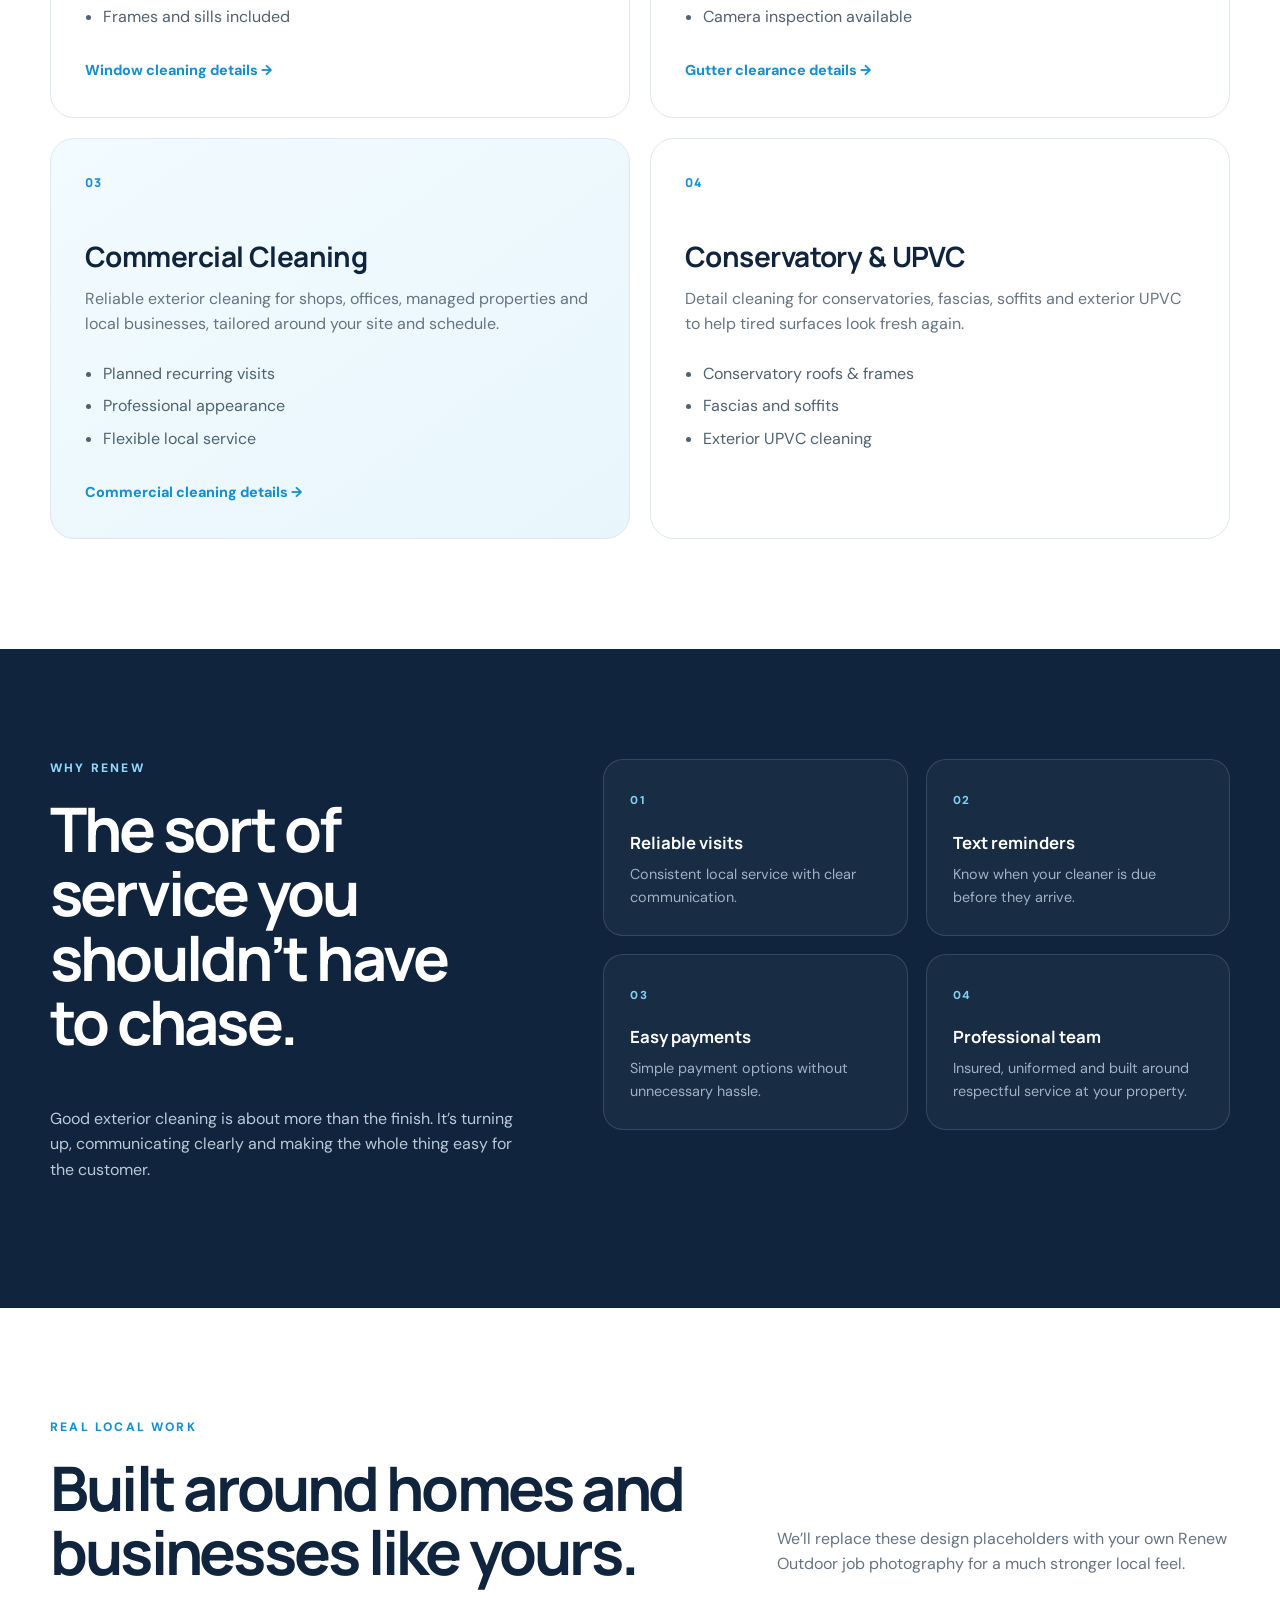
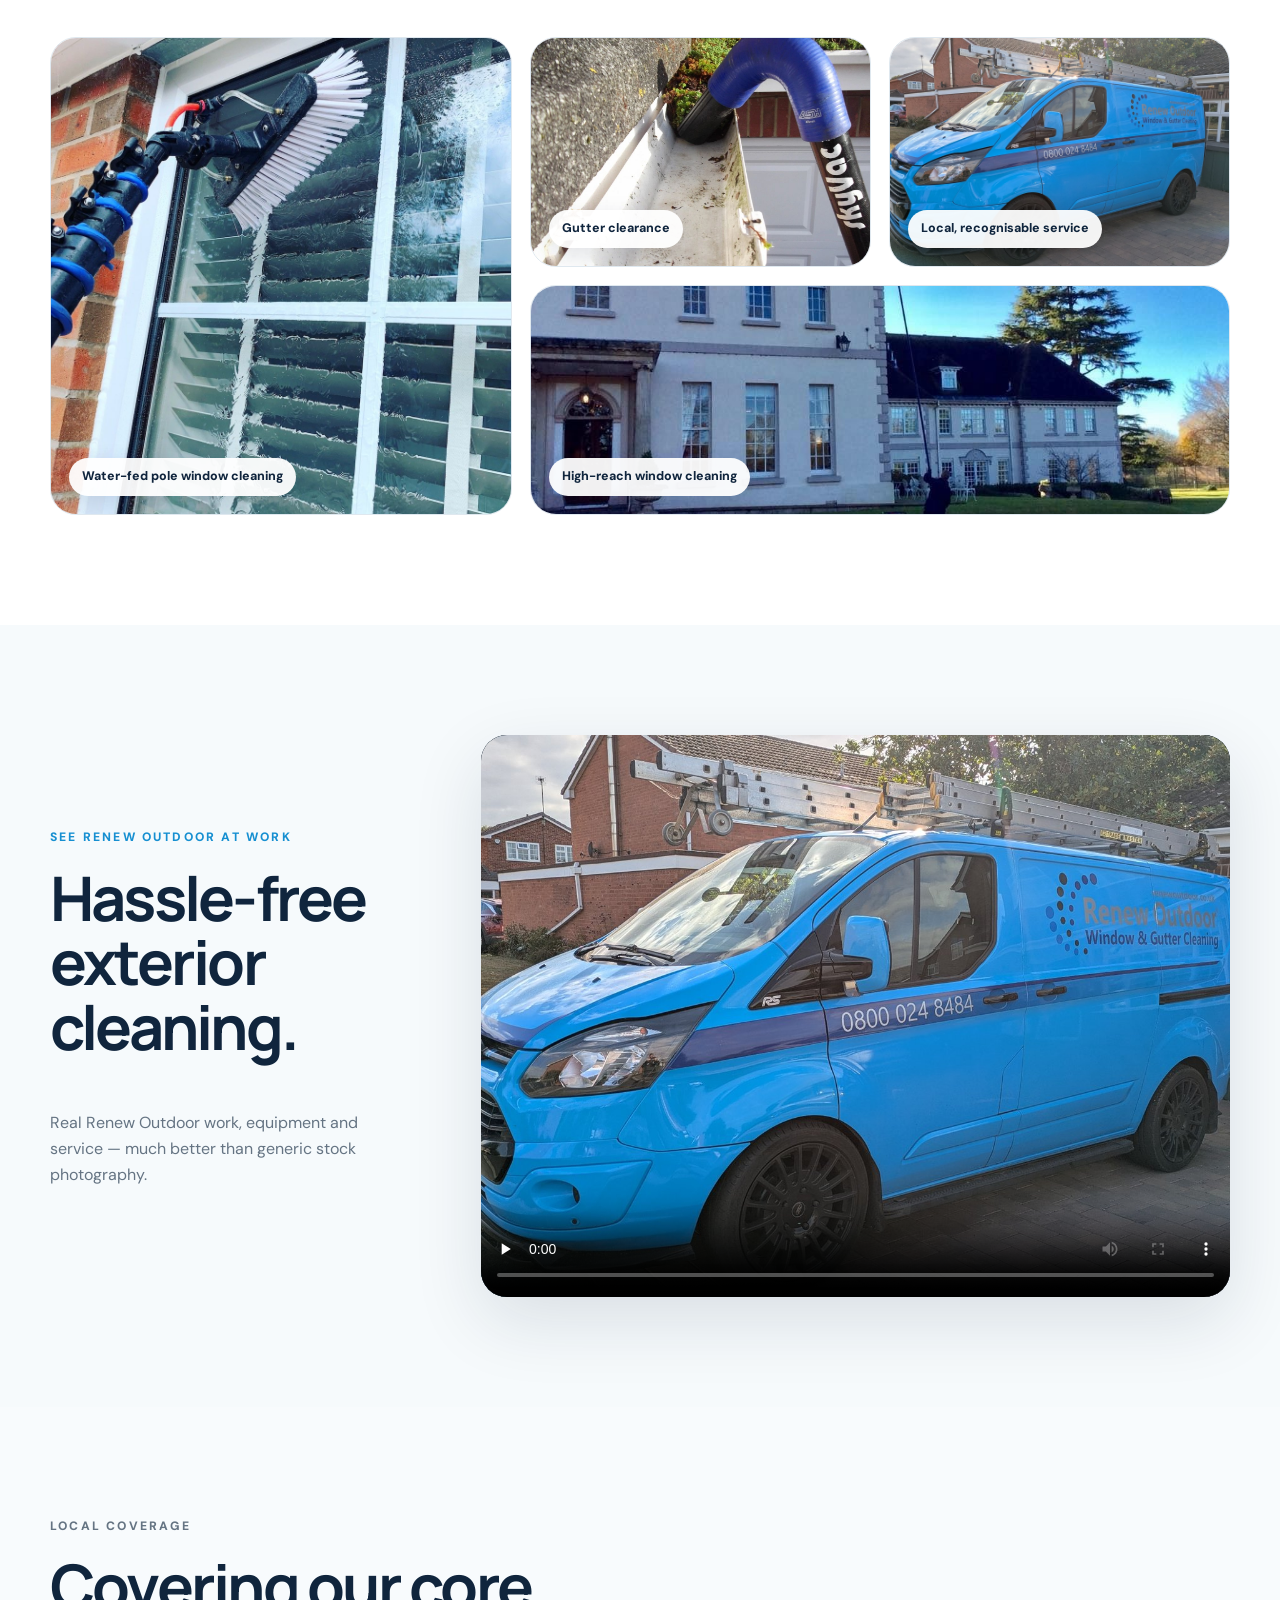
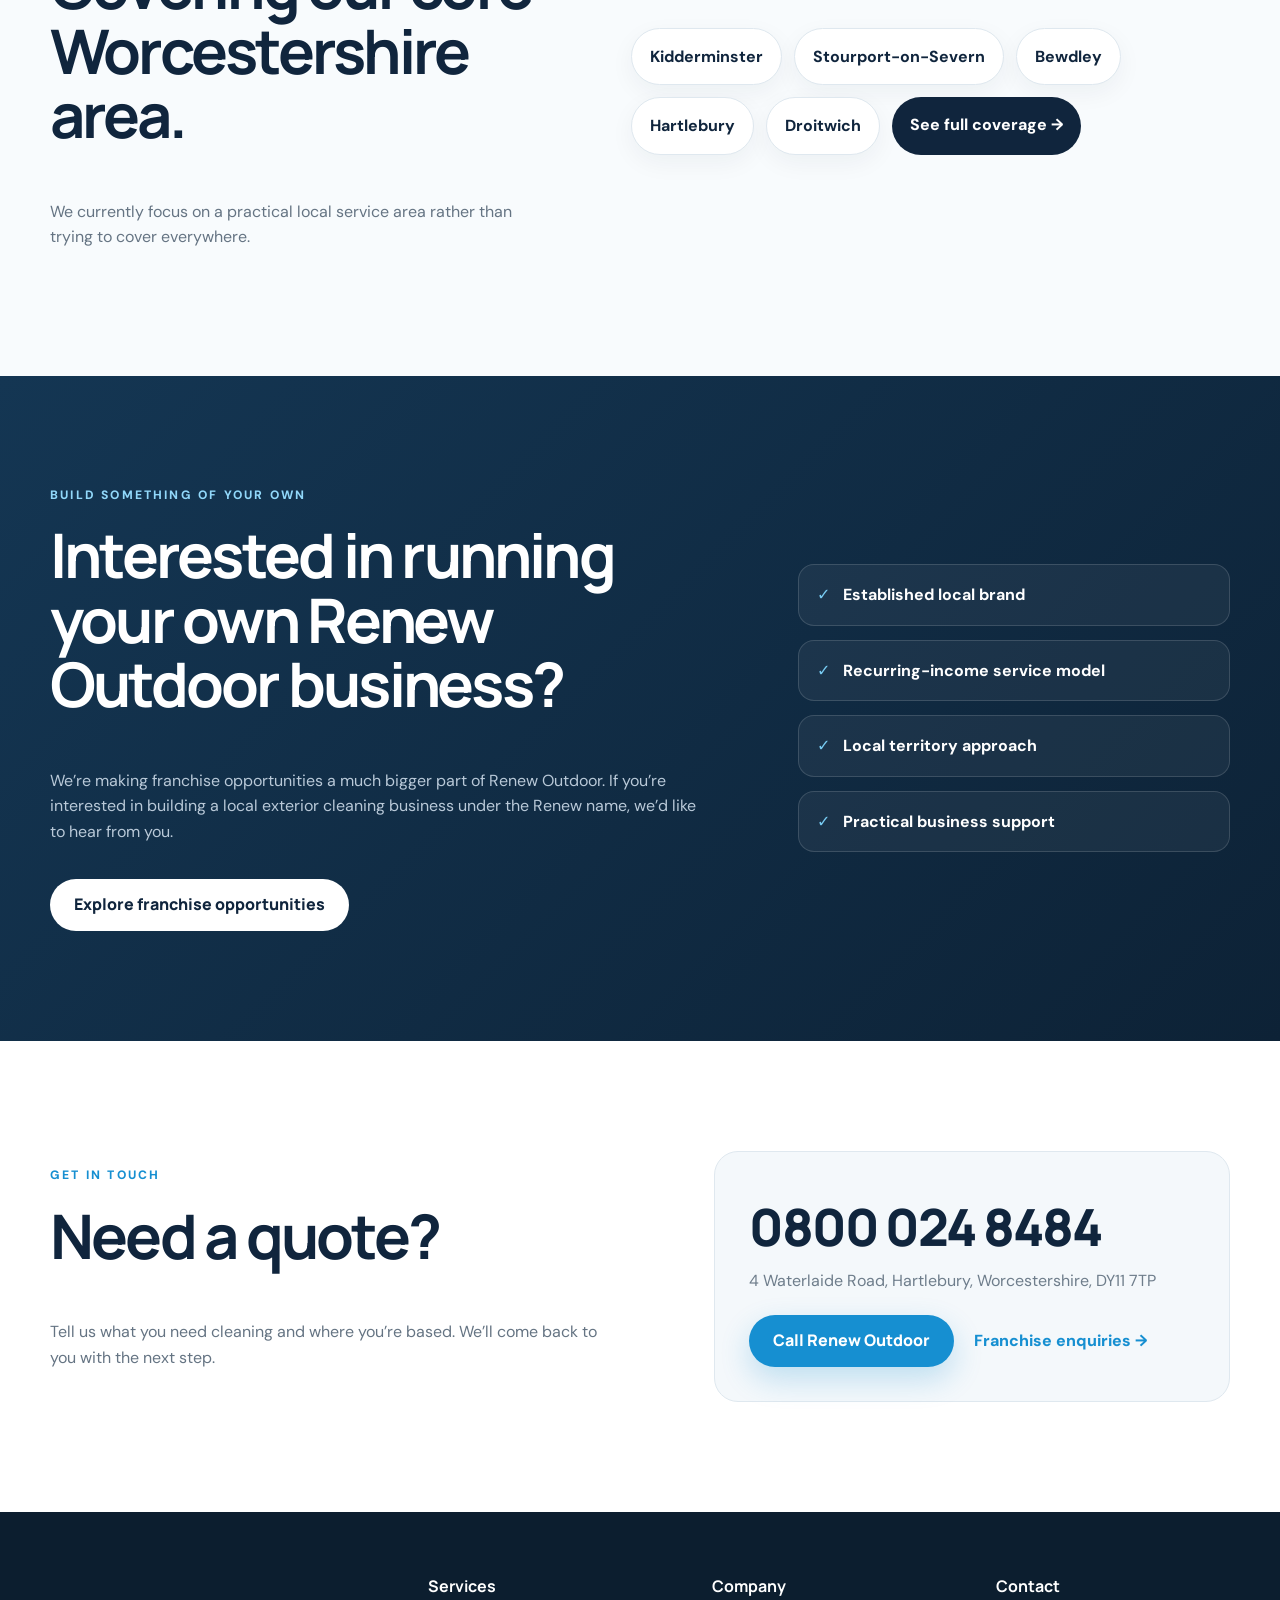
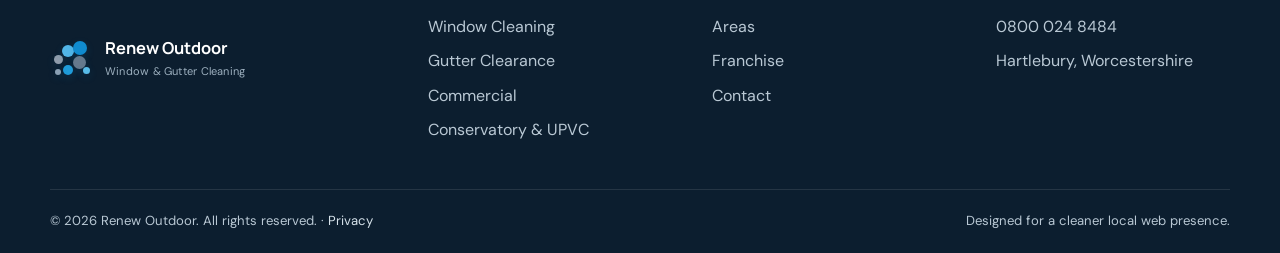
==== commit bd2fad89: "Add files via upload" ====
--- a/index.html
+++ b/index.html
@@ -13,9 +13,9 @@
   <meta property="og:type" content="website">
   <meta property="og:url" content="https://www.renewoutdoor.co.uk/">
   <meta property="og:title" content="Renew Outdoor | Window & Gutter Cleaning">
-  <meta property="og:image" content="https://www.renewoutdoor.co.uk/assets/social-share.png">
+  <meta property="og:image" content="https://www.renewoutdoor.co.uk/social-share.png">
   <meta name="twitter:card" content="summary_large_image">
-  <link rel="icon" href="assets/favicon.svg" type="image/svg+xml">
+  <link rel="icon" href="favicon.svg" type="image/svg+xml">
   <link rel="manifest" href="site.webmanifest">
   <link rel="stylesheet" href="styles.css">
 
@@ -72,7 +72,7 @@
         </div>
 
         <div class="hero-photo-card">
-          <img src="assets/renew-van-hero.jpg" alt="Renew Outdoor blue window and gutter cleaning van" width="1200" height="900" fetchpriority="high">
+          <img src="renew-van-hero.jpg" alt="Renew Outdoor blue window and gutter cleaning van" width="1200" height="900" fetchpriority="high">
           <div class="photo-label">
             <strong>Renew Outdoor</strong>
             <span>Local window &amp; gutter cleaning</span>
@@ -179,19 +179,19 @@
 
         <div class="work-grid real-work-grid">
           <figure class="work-photo tall">
-            <img src="assets/water-fed-pole-window-cleaning.jpg" alt="Renew Outdoor water-fed pole brush cleaning an exterior window" loading="lazy">
+            <img src="water-fed-pole-window-cleaning.jpg" alt="Renew Outdoor water-fed pole brush cleaning an exterior window" loading="lazy">
             <figcaption>Water-fed pole window cleaning</figcaption>
           </figure>
           <figure class="work-photo">
-            <img src="assets/gutter-vac.jpg" alt="Professional gutter vacuum equipment clearing a residential gutter" loading="lazy">
+            <img src="gutter-vac.jpg" alt="Professional gutter vacuum equipment clearing a residential gutter" loading="lazy">
             <figcaption>Gutter clearance</figcaption>
           </figure>
           <figure class="work-photo">
-            <img src="assets/renew-van.jpg" alt="Renew Outdoor branded service van" loading="lazy">
+            <img src="renew-van.jpg" alt="Renew Outdoor branded service van" loading="lazy">
             <figcaption>Local, recognisable service</figcaption>
           </figure>
           <figure class="work-photo wide">
-            <img src="assets/large-property-window-cleaning.jpg" alt="Water-fed pole window cleaning at a large property" loading="lazy">
+            <img src="large-property-window-cleaning.jpg" alt="Water-fed pole window cleaning at a large property" loading="lazy">
             <figcaption>High-reach window cleaning</figcaption>
           </figure>
         </div>
@@ -206,8 +206,8 @@
           <p>Real Renew Outdoor work, equipment and service — much better than generic stock photography.</p>
         </div>
         <div class="video-frame">
-          <video controls playsinline preload="none" poster="assets/renew-van-hero.jpg">
-            <source src="assets/renew-outdoor-video.mp4" type="video/mp4">
+          <video controls playsinline preload="none" poster="renew-van-hero.jpg">
+            <source src="renew-outdoor-video.mp4" type="video/mp4">
             Your browser does not support embedded video.
           </video>
         </div>
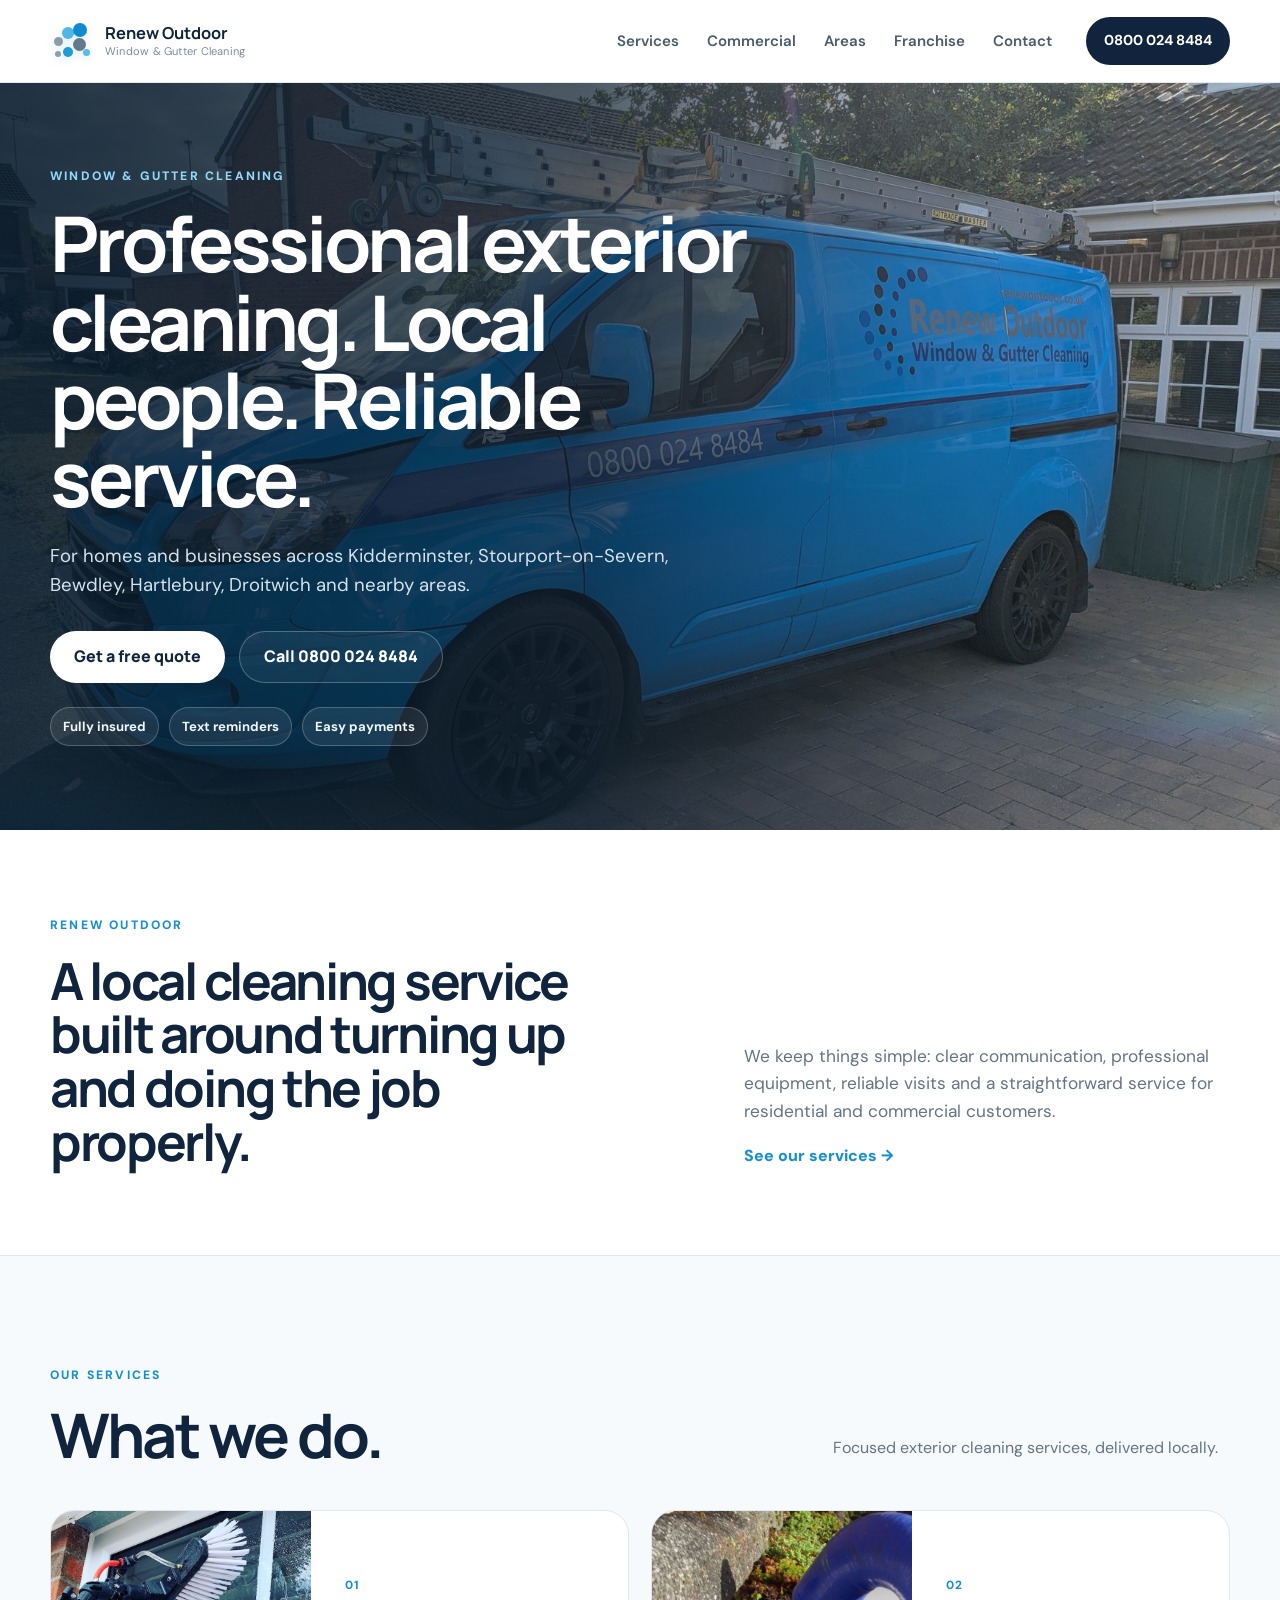
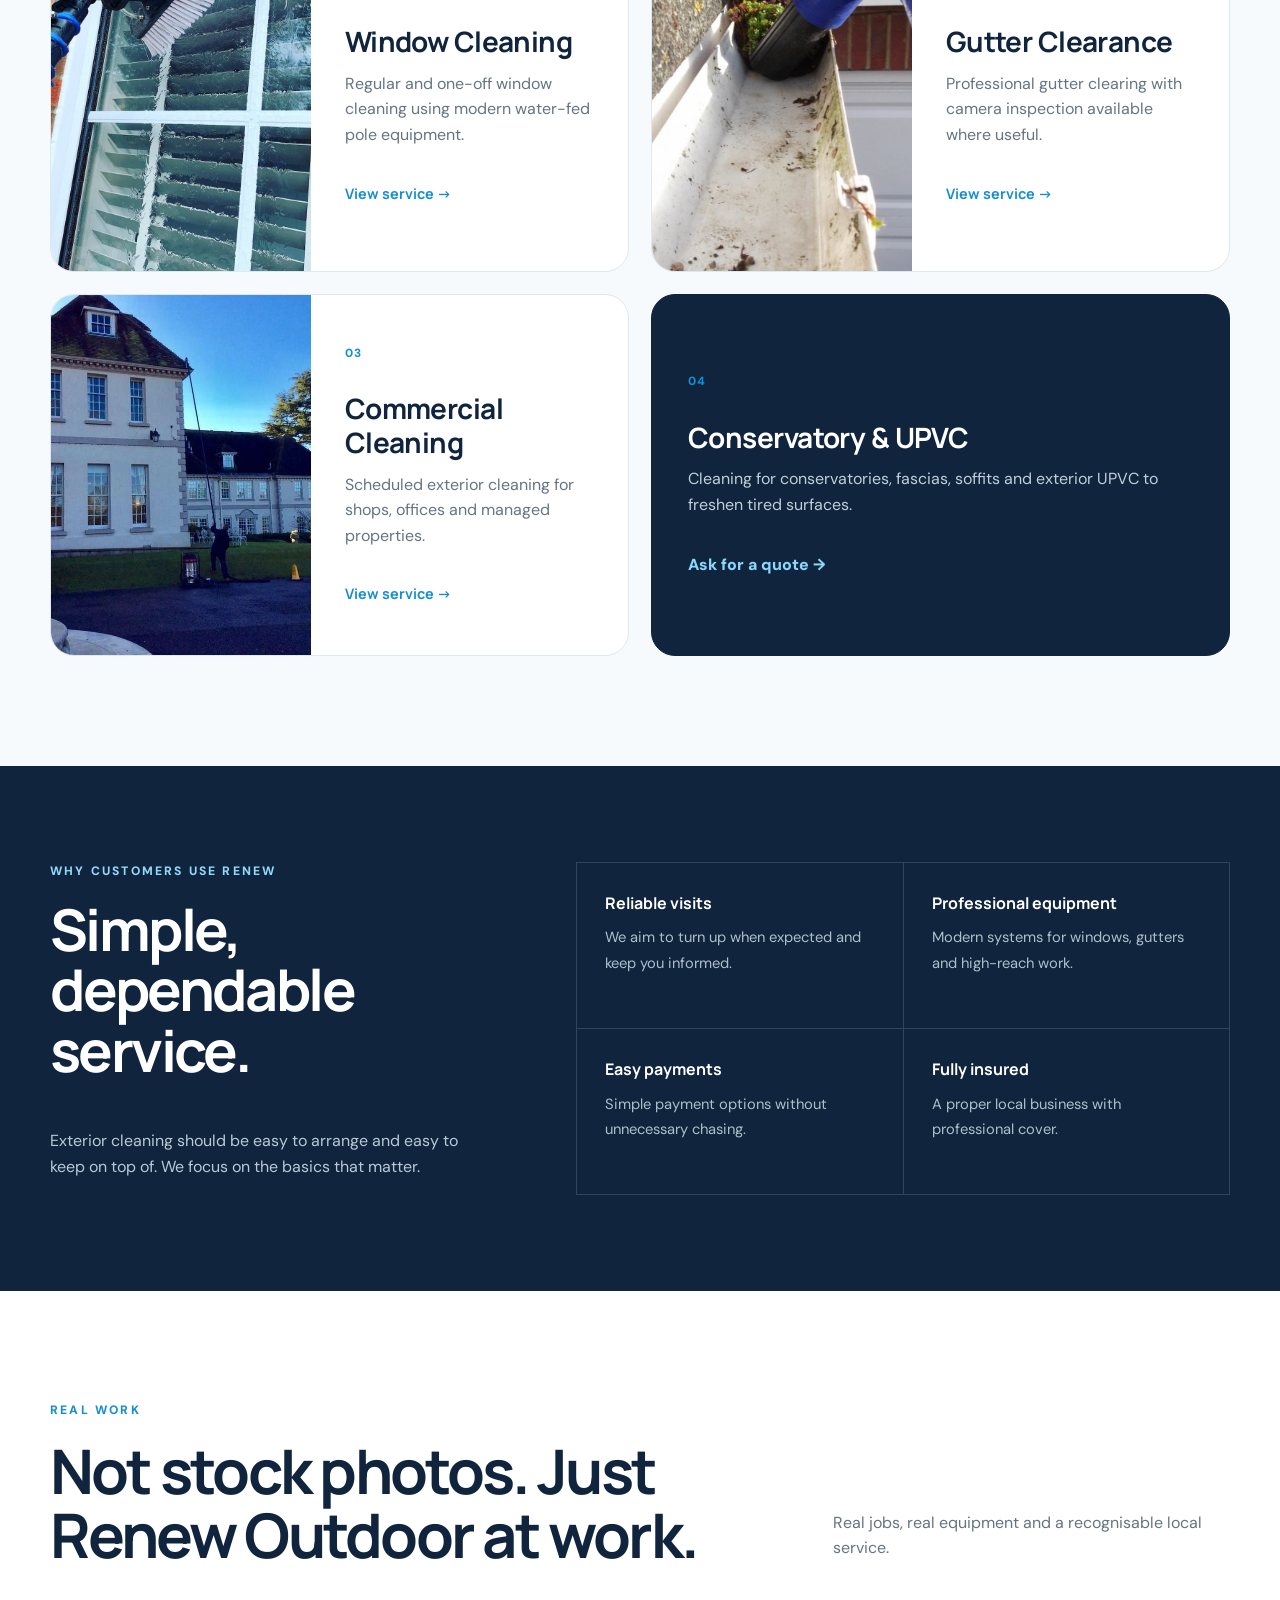
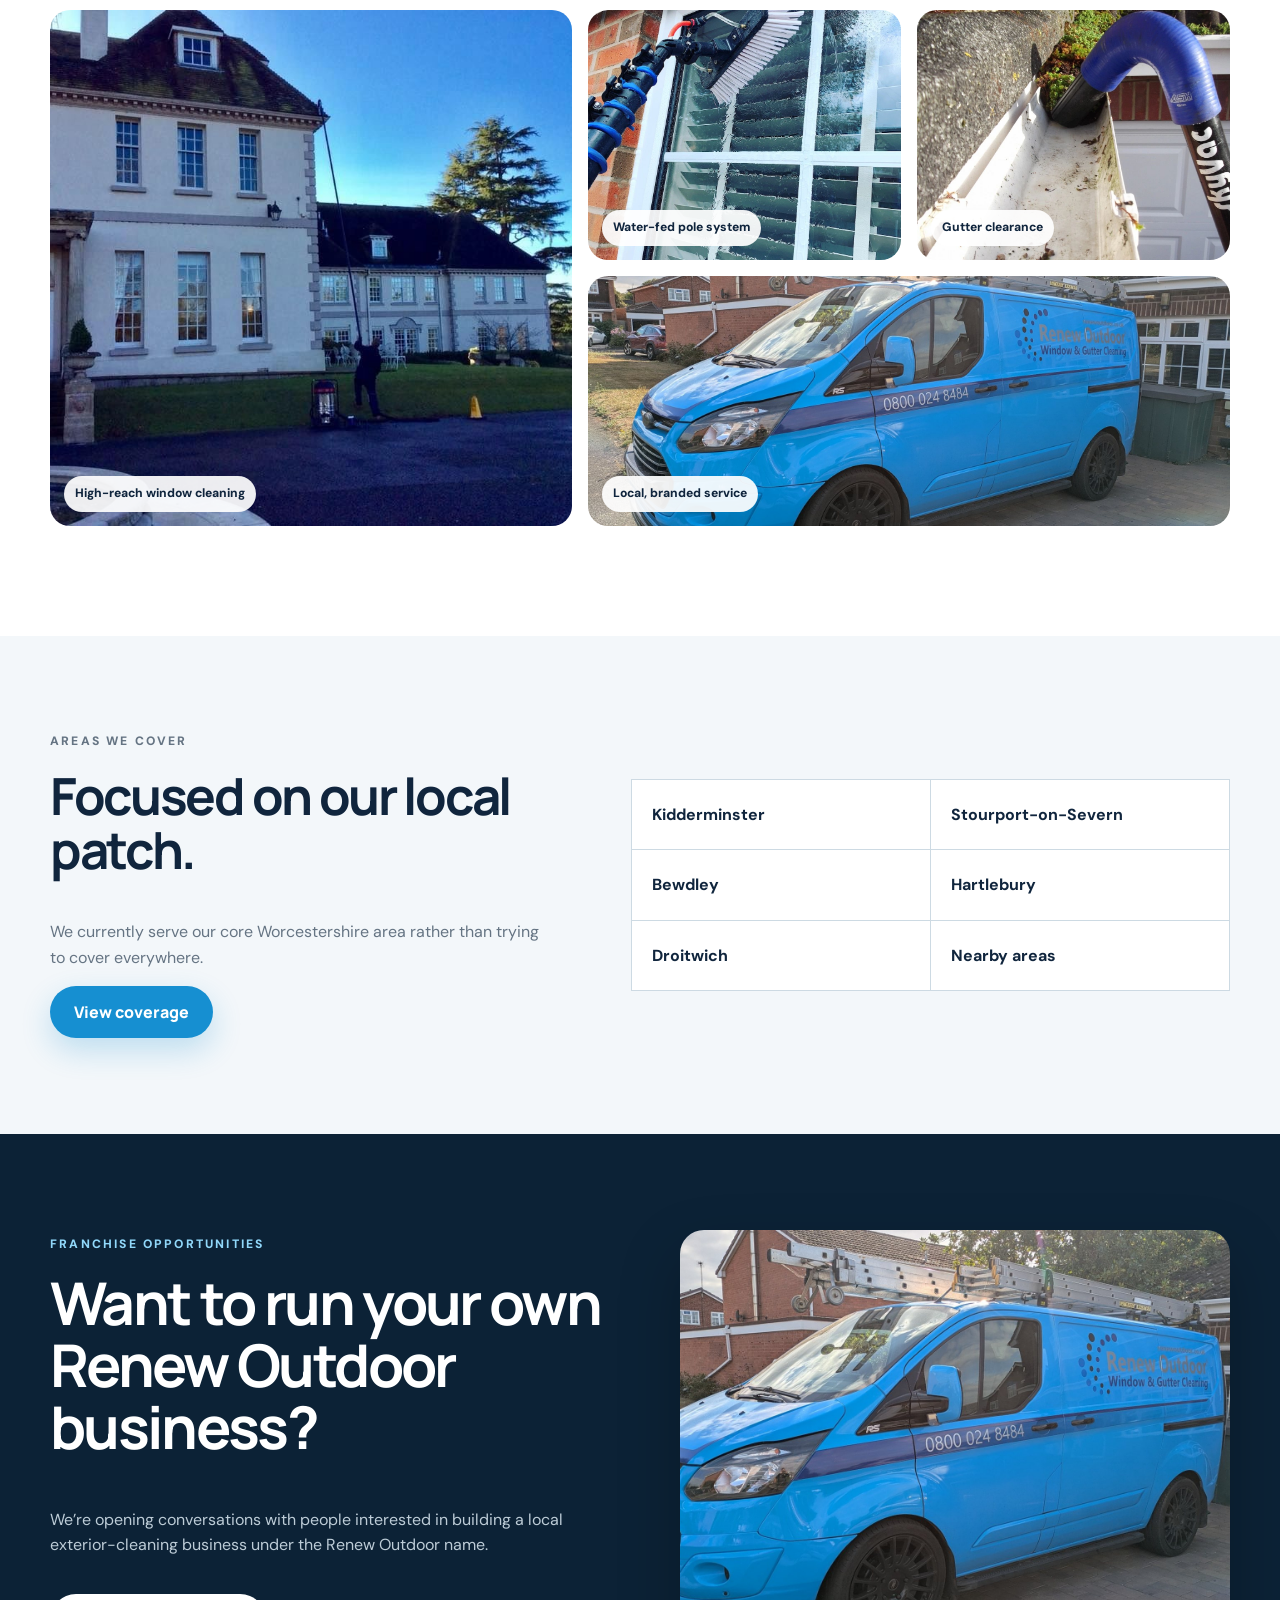
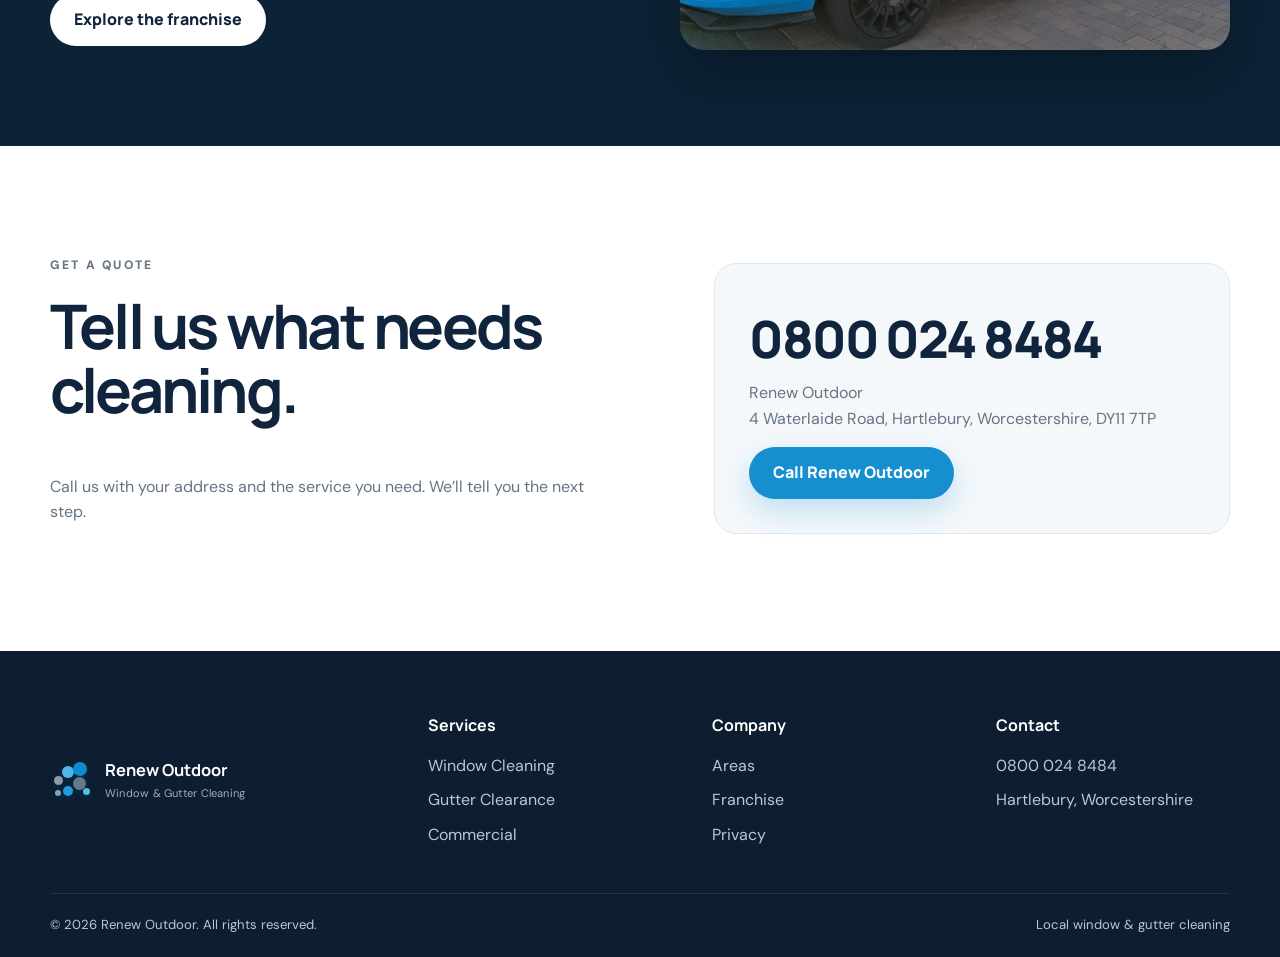
==== commit 2d4b0947: "Add files via upload" ====
--- a/index.html
+++ b/index.html
@@ -5,9 +5,6 @@
   <meta name="viewport" content="width=device-width, initial-scale=1">
   <title>Renew Outdoor | Window & Gutter Cleaning</title>
   <meta name="description" content="Professional window, gutter and commercial exterior cleaning across Kidderminster, Stourport-on-Severn, Bewdley, Hartlebury, Droitwich and nearby areas.">
-  <link rel="preconnect" href="https://fonts.googleapis.com">
-  <link rel="preconnect" href="https://fonts.gstatic.com" crossorigin>
-  <link href="https://fonts.googleapis.com/css2?family=DM+Sans:wght@400;500;600;700&family=Manrope:wght@600;700;800&display=swap" rel="stylesheet">
   <link rel="canonical" href="https://www.renewoutdoor.co.uk/">
   <meta name="theme-color" content="#10253d">
   <meta property="og:type" content="website">
@@ -17,15 +14,16 @@
   <meta name="twitter:card" content="summary_large_image">
   <link rel="icon" href="favicon.svg" type="image/svg+xml">
   <link rel="manifest" href="site.webmanifest">
+  <link rel="preconnect" href="https://fonts.googleapis.com">
+  <link rel="preconnect" href="https://fonts.gstatic.com" crossorigin>
+  <link href="https://fonts.googleapis.com/css2?family=DM+Sans:wght@400;500;600;700&family=Manrope:wght@600;700;800&display=swap" rel="stylesheet">
   <link rel="stylesheet" href="styles.css">
-
   <script type="application/ld+json">{"@context":"https://schema.org","@type":"LocalBusiness","name":"Renew Outdoor","url":"https://www.renewoutdoor.co.uk/","telephone":"0800 024 8484","description":"Professional window, gutter and commercial exterior cleaning in Worcestershire.","address":{"@type":"PostalAddress","streetAddress":"4 Waterlaide Road","addressLocality":"Hartlebury","addressRegion":"Worcestershire","postalCode":"DY11 7TP","addressCountry":"GB"},"areaServed":["Kidderminster","Stourport-on-Severn","Bewdley","Hartlebury","Droitwich"]}</script>
 </head>
 <body>
-  <a class="skip-link" href="#main">Skip to content</a>
   <header class="site-header">
     <div class="container header-inner">
-      <a class="brand" href="#top" aria-label="Renew Outdoor home">
+      <a class="brand" href="index.html" aria-label="Renew Outdoor home">
         <span class="brand-mark" aria-hidden="true">
           <span></span><span></span><span></span><span></span><span></span><span></span><span></span>
         </span>
@@ -34,235 +32,197 @@
           <small>Window &amp; Gutter Cleaning</small>
         </span>
       </a>
-
       <button class="menu-toggle" aria-label="Open menu" aria-expanded="false">
         <span></span><span></span><span></span>
       </button>
-
       <nav class="site-nav" aria-label="Main navigation">
         <a href="#services">Services</a>
-        <a href="#commercial">Commercial</a>
+        <a href="commercial.html">Commercial</a>
         <a href="areas.html">Areas</a>
         <a href="franchise.html">Franchise</a>
         <a href="#contact">Contact</a>
       </nav>
-
       <a class="header-call" href="tel:08000248484">0800 024 8484</a>
     </div>
   </header>
 
-  <main id="main">
-    <section class="hero">
-      <div class="hero-glow hero-glow-a"></div>
-      <div class="hero-glow hero-glow-b"></div>
-      <div class="container hero-grid">
-        <div class="hero-copy">
-          <p class="eyebrow">LOCAL · RELIABLE · PROFESSIONAL</p>
-          <h1>Clearer windows.<br><span>A cleaner outlook.</span></h1>
-          <p class="hero-lead">Professional window and gutter cleaning for homes and businesses across Kidderminster, Stourport-on-Severn, Bewdley, Hartlebury, Droitwich and nearby areas.</p>
+  <main>
+    <section class="home-hero">
+      <img class="home-hero-bg" src="renew-van.jpg" alt="Renew Outdoor blue window and gutter cleaning van">
+      <div class="home-hero-overlay"></div>
+      <div class="container home-hero-content">
+        <div class="home-hero-card">
+          <p class="eyebrow eyebrow-light">WINDOW &amp; GUTTER CLEANING</p>
+          <h1>Professional exterior cleaning. Local people. Reliable service.</h1>
+          <p>For homes and businesses across Kidderminster, Stourport-on-Severn, Bewdley, Hartlebury, Droitwich and nearby areas.</p>
           <div class="hero-actions">
-            <a class="btn btn-primary" href="#contact">Get a free quote</a>
-            <a class="btn btn-secondary" href="tel:08000248484">Call the team</a>
-          </div>
-          <div class="proof-row" aria-label="Service benefits">
-            <span>✓ Fully insured</span>
-            <span>✓ Text reminders</span>
-            <span>✓ Easy payments</span>
-          </div>
-        </div>
-
-        <div class="hero-photo-card">
-          <img src="renew-van-hero.jpg" alt="Renew Outdoor blue window and gutter cleaning van" width="1200" height="900" fetchpriority="high">
-          <div class="photo-label">
-            <strong>Renew Outdoor</strong>
-            <span>Local window &amp; gutter cleaning</span>
-          </div>
-        </div>
-      </div>
-
-      <div class="service-strip">
-        <div class="container service-strip-grid">
-          <a href="window-cleaning.html"><span class="icon-dot">01</span><strong>Window Cleaning</strong><small>Regular &amp; one-off</small></a>
-          <a href="gutter-cleaning.html"><span class="icon-dot">02</span><strong>Gutter Clearance</strong><small>Professional equipment</small></a>
-          <a href="commercial.html"><span class="icon-dot">03</span><strong>Commercial</strong><small>Reliable scheduled service</small></a>
-          <a href="#upvc"><span class="icon-dot">04</span><strong>Conservatory &amp; UPVC</strong><small>Exterior detail cleaning</small></a>
-        </div>
-      </div>
-    </section>
-
-    <section class="section section-services" id="services">
+            <a class="btn btn-white" href="#contact">Get a free quote</a>
+            <a class="btn btn-ghost-light" href="tel:08000248484">Call 0800 024 8484</a>
+          </div>
+          <div class="hero-trust">
+            <span>Fully insured</span>
+            <span>Text reminders</span>
+            <span>Easy payments</span>
+          </div>
+        </div>
+      </div>
+    </section>
+
+    <section class="home-intro">
+      <div class="container home-intro-grid">
+        <div>
+          <p class="eyebrow">RENEW OUTDOOR</p>
+          <h2>A local cleaning service built around turning up and doing the job properly.</h2>
+        </div>
+        <div>
+          <p>We keep things simple: clear communication, professional equipment, reliable visits and a straightforward service for residential and commercial customers.</p>
+          <a class="text-link" href="#services">See our services →</a>
+        </div>
+      </div>
+    </section>
+
+    <section class="section home-services" id="services">
       <div class="container">
-        <div class="section-heading">
+        <div class="home-section-heading">
           <div>
-            <p class="eyebrow">WHAT WE DO</p>
-            <h2>Exterior cleaning, done properly.</h2>
-          </div>
-          <p>Focused services, professional equipment and a straightforward local team you can rely on.</p>
-        </div>
-
-        <div class="card-grid">
-          <article class="service-card" id="window-cleaning">
-            <div class="service-number">01</div>
-            <h3>Window Cleaning</h3>
-            <p>Regular and one-off window cleaning using modern water-fed pole equipment, with text reminders and simple payment options.</p>
-            <ul>
-              <li>Homes &amp; residential properties</li>
-              <li>Regular scheduled rounds</li>
-              <li>Frames and sills included</li>
-            </ul>
-            <a class="card-link" href="window-cleaning.html">Window cleaning details →</a>
-          </article>
-
-          <article class="service-card" id="gutter-cleaning">
-            <div class="service-number">02</div>
-            <h3>Gutter Clearance</h3>
-            <p>Professional gutter clearing using specialist equipment. Camera inspections are available where useful as an additional service.</p>
-            <ul>
-              <li>Safe ground-based equipment</li>
-              <li>Domestic &amp; commercial gutters</li>
-              <li>Camera inspection available</li>
-            </ul>
-            <a class="card-link" href="gutter-cleaning.html">Gutter clearance details →</a>
-          </article>
-
-          <article class="service-card featured" id="commercial">
-            <div class="service-number">03</div>
-            <h3>Commercial Cleaning</h3>
-            <p>Reliable exterior cleaning for shops, offices, managed properties and local businesses, tailored around your site and schedule.</p>
-            <ul>
-              <li>Planned recurring visits</li>
-              <li>Professional appearance</li>
-              <li>Flexible local service</li>
-            </ul>
-            <a class="card-link" href="commercial.html">Commercial cleaning details →</a>
-          </article>
-
-          <article class="service-card" id="upvc">
-            <div class="service-number">04</div>
+            <p class="eyebrow">OUR SERVICES</p>
+            <h2>What we do.</h2>
+          </div>
+          <p>Focused exterior cleaning services, delivered locally.</p>
+        </div>
+
+        <div class="home-service-grid">
+          <a class="home-service-card image-card" href="window-cleaning.html">
+            <img src="water-fed-pole-window-cleaning.jpg" alt="Water-fed pole window cleaning">
+            <div class="image-card-copy">
+              <span>01</span>
+              <h3>Window Cleaning</h3>
+              <p>Regular and one-off window cleaning using modern water-fed pole equipment.</p>
+              <strong>View service →</strong>
+            </div>
+          </a>
+
+          <a class="home-service-card image-card" href="gutter-cleaning.html">
+            <img src="gutter-vac.jpg" alt="Gutter vacuum equipment clearing a residential gutter">
+            <div class="image-card-copy">
+              <span>02</span>
+              <h3>Gutter Clearance</h3>
+              <p>Professional gutter clearing with camera inspection available where useful.</p>
+              <strong>View service →</strong>
+            </div>
+          </a>
+
+          <a class="home-service-card image-card" href="commercial.html">
+            <img src="large-property-window-cleaning.jpg" alt="High-reach window cleaning at a large property">
+            <div class="image-card-copy">
+              <span>03</span>
+              <h3>Commercial Cleaning</h3>
+              <p>Scheduled exterior cleaning for shops, offices and managed properties.</p>
+              <strong>View service →</strong>
+            </div>
+          </a>
+
+          <div class="home-service-card plain-card">
+            <span>04</span>
             <h3>Conservatory &amp; UPVC</h3>
-            <p>Detail cleaning for conservatories, fascias, soffits and exterior UPVC to help tired surfaces look fresh again.</p>
-            <ul>
-              <li>Conservatory roofs &amp; frames</li>
-              <li>Fascias and soffits</li>
-              <li>Exterior UPVC cleaning</li>
-            </ul>
-          </article>
-        </div>
-      </div>
-    </section>
-
-    <section class="section section-dark">
-      <div class="container why-grid">
-        <div>
-          <p class="eyebrow eyebrow-light">WHY RENEW</p>
-          <h2>The sort of service you shouldn’t have to chase.</h2>
-          <p class="muted-light">Good exterior cleaning is about more than the finish. It’s turning up, communicating clearly and making the whole thing easy for the customer.</p>
-        </div>
-        <div class="why-points">
-          <div><span>01</span><strong>Reliable visits</strong><p>Consistent local service with clear communication.</p></div>
-          <div><span>02</span><strong>Text reminders</strong><p>Know when your cleaner is due before they arrive.</p></div>
-          <div><span>03</span><strong>Easy payments</strong><p>Simple payment options without unnecessary hassle.</p></div>
-          <div><span>04</span><strong>Professional team</strong><p>Insured, uniformed and built around respectful service at your property.</p></div>
-        </div>
-      </div>
-    </section>
-
-    <section class="section section-work">
+            <p>Cleaning for conservatories, fascias, soffits and exterior UPVC to freshen tired surfaces.</p>
+            <a class="text-link" href="#contact">Ask for a quote →</a>
+          </div>
+        </div>
+      </div>
+    </section>
+
+    <section class="home-trust-section">
+      <div class="container home-trust-grid">
+        <div class="trust-copy">
+          <p class="eyebrow eyebrow-light">WHY CUSTOMERS USE RENEW</p>
+          <h2>Simple, dependable service.</h2>
+          <p>Exterior cleaning should be easy to arrange and easy to keep on top of. We focus on the basics that matter.</p>
+        </div>
+        <div class="trust-list">
+          <div><strong>Reliable visits</strong><span>We aim to turn up when expected and keep you informed.</span></div>
+          <div><strong>Professional equipment</strong><span>Modern systems for windows, gutters and high-reach work.</span></div>
+          <div><strong>Easy payments</strong><span>Simple payment options without unnecessary chasing.</span></div>
+          <div><strong>Fully insured</strong><span>A proper local business with professional cover.</span></div>
+        </div>
+      </div>
+    </section>
+
+    <section class="section home-gallery">
       <div class="container">
-        <div class="section-heading">
+        <div class="home-section-heading">
           <div>
-            <p class="eyebrow">REAL LOCAL WORK</p>
-            <h2>Built around homes and businesses like yours.</h2>
-          </div>
-          <p>We’ll replace these design placeholders with your own Renew Outdoor job photography for a much stronger local feel.</p>
-        </div>
-
-        <div class="work-grid real-work-grid">
-          <figure class="work-photo tall">
-            <img src="water-fed-pole-window-cleaning.jpg" alt="Renew Outdoor water-fed pole brush cleaning an exterior window" loading="lazy">
-            <figcaption>Water-fed pole window cleaning</figcaption>
-          </figure>
-          <figure class="work-photo">
-            <img src="gutter-vac.jpg" alt="Professional gutter vacuum equipment clearing a residential gutter" loading="lazy">
+            <p class="eyebrow">REAL WORK</p>
+            <h2>Not stock photos. Just Renew Outdoor at work.</h2>
+          </div>
+          <p>Real jobs, real equipment and a recognisable local service.</p>
+        </div>
+
+        <div class="real-photo-grid">
+          <figure class="photo-main">
+            <img src="large-property-window-cleaning.jpg" alt="Renew Outdoor cleaning windows at a large property">
+            <figcaption>High-reach window cleaning</figcaption>
+          </figure>
+          <figure>
+            <img src="water-fed-pole-window-cleaning.jpg" alt="Water-fed pole brush cleaning a window">
+            <figcaption>Water-fed pole system</figcaption>
+          </figure>
+          <figure>
+            <img src="gutter-vac.jpg" alt="Gutter vacuum equipment in use">
             <figcaption>Gutter clearance</figcaption>
           </figure>
-          <figure class="work-photo">
-            <img src="renew-van.jpg" alt="Renew Outdoor branded service van" loading="lazy">
-            <figcaption>Local, recognisable service</figcaption>
-          </figure>
-          <figure class="work-photo wide">
-            <img src="large-property-window-cleaning.jpg" alt="Water-fed pole window cleaning at a large property" loading="lazy">
-            <figcaption>High-reach window cleaning</figcaption>
-          </figure>
-        </div>
-      </div>
-    </section>
-
-    <section class="section video-section">
-      <div class="container video-grid">
-        <div>
-          <p class="eyebrow">SEE RENEW OUTDOOR AT WORK</p>
-          <h2>Hassle-free exterior cleaning.</h2>
-          <p>Real Renew Outdoor work, equipment and service — much better than generic stock photography.</p>
-        </div>
-        <div class="video-frame">
-          <video controls playsinline preload="none" poster="renew-van-hero.jpg">
-            <source src="renew-outdoor-video.mp4" type="video/mp4">
-            Your browser does not support embedded video.
-          </video>
-        </div>
-      </div>
-    </section>
-
-    <section class="section section-areas" id="areas">
-      <div class="container areas-grid">
-        <div>
-          <p class="eyebrow">LOCAL COVERAGE</p>
-          <h2>Covering our core Worcestershire area.</h2>
-          <p>We currently focus on a practical local service area rather than trying to cover everywhere.</p>
-        </div>
-        <div class="area-tags">
+          <figure>
+            <img src="renew-van.jpg" alt="Renew Outdoor service van">
+            <figcaption>Local, branded service</figcaption>
+          </figure>
+        </div>
+      </div>
+    </section>
+
+    <section class="home-areas" id="areas">
+      <div class="container home-areas-grid">
+        <div>
+          <p class="eyebrow">AREAS WE COVER</p>
+          <h2>Focused on our local patch.</h2>
+          <p>We currently serve our core Worcestershire area rather than trying to cover everywhere.</p>
+          <a class="btn btn-primary" href="areas.html">View coverage</a>
+        </div>
+        <div class="area-list-simple">
           <span>Kidderminster</span>
           <span>Stourport-on-Severn</span>
           <span>Bewdley</span>
           <span>Hartlebury</span>
           <span>Droitwich</span>
-          <a class="area-more" href="areas.html">See full coverage →</a>
-        </div>
-      </div>
-    </section>
-
-    <section class="section franchise-teaser">
-      <div class="container franchise-grid">
-        <div>
-          <p class="eyebrow eyebrow-light">BUILD SOMETHING OF YOUR OWN</p>
-          <h2>Interested in running your own Renew Outdoor business?</h2>
-          <p class="muted-light">We’re making franchise opportunities a much bigger part of Renew Outdoor. If you’re interested in building a local exterior cleaning business under the Renew name, we’d like to hear from you.</p>
-          <a class="btn btn-white" href="franchise.html">Explore franchise opportunities</a>
-        </div>
-        <div class="franchise-points">
-          <div><span>✓</span> Established local brand</div>
-          <div><span>✓</span> Recurring-income service model</div>
-          <div><span>✓</span> Local territory approach</div>
-          <div><span>✓</span> Practical business support</div>
-        </div>
-      </div>
-    </section>
-
-    <section class="section section-contact" id="contact">
-      <div class="container contact-grid">
-        <div>
-          <p class="eyebrow">GET IN TOUCH</p>
-          <h2>Need a quote?</h2>
-          <p>Tell us what you need cleaning and where you’re based. We’ll come back to you with the next step.</p>
-        </div>
-        <div class="contact-card">
-          <a class="contact-phone" href="tel:08000248484">0800 024 8484</a>
-          <p>4 Waterlaide Road, Hartlebury, Worcestershire, DY11 7TP</p>
-          <div class="contact-actions">
-            <a class="btn btn-primary" href="tel:08000248484">Call Renew Outdoor</a>
-            <a class="text-link" href="franchise.html">Franchise enquiries →</a>
-          </div>
+          <span>Nearby areas</span>
+        </div>
+      </div>
+    </section>
+
+    <section class="home-franchise">
+      <div class="container home-franchise-grid">
+        <div>
+          <p class="eyebrow eyebrow-light">FRANCHISE OPPORTUNITIES</p>
+          <h2>Want to run your own Renew Outdoor business?</h2>
+          <p>We’re opening conversations with people interested in building a local exterior-cleaning business under the Renew Outdoor name.</p>
+          <a class="btn btn-white" href="franchise.html">Explore the franchise</a>
+        </div>
+        <div class="franchise-van-card">
+          <img src="renew-van.jpg" alt="Renew Outdoor branded van">
+        </div>
+      </div>
+    </section>
+
+    <section class="section home-contact" id="contact">
+      <div class="container home-contact-grid">
+        <div>
+          <p class="eyebrow">GET A QUOTE</p>
+          <h2>Tell us what needs cleaning.</h2>
+          <p>Call us with your address and the service you need. We’ll tell you the next step.</p>
+        </div>
+        <div class="quote-card">
+          <a class="quote-phone" href="tel:08000248484">0800 024 8484</a>
+          <p>Renew Outdoor<br>4 Waterlaide Road, Hartlebury, Worcestershire, DY11 7TP</p>
+          <a class="btn btn-primary" href="tel:08000248484">Call Renew Outdoor</a>
         </div>
       </div>
     </section>
@@ -281,16 +241,15 @@
       </div>
       <div>
         <strong>Services</strong>
-        <a href="#window-cleaning">Window Cleaning</a>
-        <a href="#gutter-cleaning">Gutter Clearance</a>
-        <a href="#commercial">Commercial</a>
-        <a href="#upvc">Conservatory &amp; UPVC</a>
+        <a href="window-cleaning.html">Window Cleaning</a>
+        <a href="gutter-cleaning.html">Gutter Clearance</a>
+        <a href="commercial.html">Commercial</a>
       </div>
       <div>
         <strong>Company</strong>
         <a href="areas.html">Areas</a>
         <a href="franchise.html">Franchise</a>
-        <a href="#contact">Contact</a>
+        <a href="privacy.html">Privacy</a>
       </div>
       <div>
         <strong>Contact</strong>
@@ -299,10 +258,11 @@
       </div>
     </div>
     <div class="container footer-bottom">
-      <span>© <span id="year"></span> Renew Outdoor. All rights reserved. · <a href="privacy.html">Privacy</a></span>
-      <span>Designed for a cleaner local web presence.</span>
+      <span>© <span id="year"></span> Renew Outdoor. All rights reserved.</span>
+      <span>Local window &amp; gutter cleaning</span>
     </div>
   </footer>
+
   <div class="mobile-quote-bar" aria-label="Quick contact">
     <a href="tel:08000248484">Call</a>
     <a href="#contact">Get a quote</a>
@@ -310,4 +270,4 @@
 
   <script src="script.js"></script>
 </body>
-</html>
+</html>
--- a/styles.css
+++ b/styles.css
@@ -456,3 +456,101 @@
 .area-more{padding:15px 18px;background:var(--navy);color:#fff;border-radius:999px;font-weight:800}
 @media (max-width:980px){.coverage-grid{grid-template-columns:1fr 1fr}}
 @media (max-width:640px){.coverage-grid{grid-template-columns:1fr}}
+
+/* v7 homepage redesign — grounded local-service style */
+.home-hero{position:relative;min-height:650px;display:flex;align-items:center;overflow:hidden;background:#0c2236}
+.home-hero-bg{position:absolute;inset:0;width:100%;height:100%;object-fit:cover;object-position:center 56%}
+.home-hero-overlay{position:absolute;inset:0;background:linear-gradient(90deg,rgba(8,27,44,.88) 0%,rgba(8,27,44,.70) 46%,rgba(8,27,44,.18) 78%,rgba(8,27,44,.05) 100%)}
+.home-hero-content{position:relative;z-index:2;padding-top:84px;padding-bottom:84px}
+.home-hero-card{max-width:700px;color:#fff}
+.home-hero-card h1{font-size:clamp(3rem,6vw,5.25rem);line-height:1.02;letter-spacing:-.05em;margin-bottom:24px}
+.home-hero-card>p:not(.eyebrow){max-width:640px;font-size:1.16rem;color:#d6e2eb}
+.home-hero-card .hero-actions{margin:30px 0 24px}
+.hero-trust{display:flex;flex-wrap:wrap;gap:10px}
+.hero-trust span{padding:8px 12px;border:1px solid rgba(255,255,255,.22);border-radius:999px;background:rgba(255,255,255,.08);font-size:.82rem;font-weight:700;color:#eef6fb}
+
+.home-intro{padding:86px 0;background:#fff;border-bottom:1px solid var(--line)}
+.home-intro-grid{display:grid;grid-template-columns:1.1fr .9fr;gap:100px;align-items:end}
+.home-intro h2{font-size:clamp(2.5rem,4vw,4rem);color:var(--navy);margin-bottom:0}
+.home-intro-grid>div:last-child p{font-size:1.08rem;color:var(--muted)}
+
+.home-section-heading{display:grid;grid-template-columns:1fr .55fr;gap:60px;align-items:end;margin-bottom:42px}
+.home-section-heading h2{color:var(--navy);margin-bottom:0}
+.home-section-heading>p{color:var(--muted);margin-bottom:7px}
+
+.home-services{background:#f7fafc}
+.home-service-grid{display:grid;grid-template-columns:repeat(2,1fr);gap:22px}
+.home-service-card{border-radius:24px;overflow:hidden;border:1px solid var(--line);background:#fff;min-height:360px}
+.image-card{display:grid;grid-template-columns:.9fr 1.1fr;color:inherit}
+.image-card img{width:100%;height:100%;object-fit:cover;min-height:360px}
+.image-card-copy{padding:34px;display:flex;flex-direction:column;justify-content:center}
+.image-card-copy span,.plain-card>span{color:var(--blue);font-size:.74rem;font-weight:800;letter-spacing:.12em}
+.image-card-copy h3,.plain-card h3{font-size:1.75rem;color:var(--navy);margin:30px 0 12px}
+.image-card-copy p,.plain-card p{color:var(--muted)}
+.image-card-copy strong{margin-top:18px;color:var(--blue);font-size:.9rem}
+.plain-card{padding:36px;display:flex;flex-direction:column;justify-content:center;background:var(--navy);border-color:var(--navy);color:#fff}
+.plain-card h3{color:#fff}
+.plain-card p{color:#c0cfda}
+.plain-card .text-link{margin-top:18px;color:#8bd8fb}
+
+.home-trust-section{padding:96px 0;background:#10253d;color:#fff}
+.home-trust-grid{display:grid;grid-template-columns:.8fr 1.2fr;gap:90px}
+.trust-copy h2{font-size:clamp(2.5rem,4.5vw,4rem)}
+.trust-copy p:last-child{color:#b9c9d8;max-width:540px}
+.trust-list{display:grid;grid-template-columns:1fr 1fr;border-top:1px solid rgba(255,255,255,.14);border-left:1px solid rgba(255,255,255,.14)}
+.trust-list>div{padding:28px;border-right:1px solid rgba(255,255,255,.14);border-bottom:1px solid rgba(255,255,255,.14)}
+.trust-list strong{display:block;color:#fff;margin-bottom:8px}
+.trust-list span{color:#aebfcb;font-size:.92rem}
+
+.home-gallery{background:#fff}
+.real-photo-grid{display:grid;grid-template-columns:1.25fr .75fr .75fr;grid-template-rows:250px 250px;gap:16px}
+.real-photo-grid figure{position:relative;margin:0;overflow:hidden;border-radius:20px;background:#e7eef2}
+.real-photo-grid figure.photo-main{grid-row:1/3}
+.real-photo-grid figure:last-child{grid-column:2/4}
+.real-photo-grid img{width:100%;height:100%;object-fit:cover}
+.real-photo-grid figcaption{position:absolute;left:14px;bottom:14px;background:rgba(255,255,255,.92);padding:8px 11px;border-radius:999px;color:var(--navy);font-weight:800;font-size:.76rem}
+
+.home-areas{padding:96px 0;background:#f3f7fa}
+.home-areas-grid{display:grid;grid-template-columns:.9fr 1.1fr;gap:90px;align-items:center}
+.home-areas h2{font-size:clamp(2.5rem,4vw,4rem);color:var(--navy)}
+.home-areas p{color:var(--muted);max-width:560px}
+.area-list-simple{display:grid;grid-template-columns:1fr 1fr;border-top:1px solid #cddae3;border-left:1px solid #cddae3}
+.area-list-simple span{padding:22px 20px;border-right:1px solid #cddae3;border-bottom:1px solid #cddae3;background:#fff;font-weight:700;color:var(--navy)}
+
+.home-franchise{padding:96px 0;background:#0c2236;color:#fff}
+.home-franchise-grid{display:grid;grid-template-columns:1fr 1fr;gap:80px;align-items:center}
+.home-franchise h2{font-size:clamp(2.6rem,4.6vw,4.4rem);max-width:650px}
+.home-franchise p:not(.eyebrow){color:#bdccd7;max-width:600px}
+.home-franchise .btn{margin-top:20px}
+.franchise-van-card{border-radius:24px;overflow:hidden;box-shadow:0 26px 60px rgba(0,0,0,.25)}
+.franchise-van-card img{display:block;width:100%;height:420px;object-fit:cover}
+
+.home-contact{background:#fff}
+.home-contact-grid{display:grid;grid-template-columns:1fr .9fr;gap:90px;align-items:center}
+.home-contact h2{color:var(--navy)}
+.home-contact>div p{color:var(--muted)}
+.quote-card{padding:34px;border-radius:22px;background:#f5f8fb;border:1px solid var(--line)}
+.quote-phone{display:block;font-family:"Manrope",sans-serif;font-size:clamp(2rem,4vw,3.5rem);font-weight:800;color:var(--navy);letter-spacing:-.04em}
+.quote-card p{color:var(--muted)}
+
+@media (max-width:980px){
+  .home-intro-grid,.home-trust-grid,.home-areas-grid,.home-franchise-grid,.home-contact-grid{grid-template-columns:1fr;gap:48px}
+  .home-section-heading{grid-template-columns:1fr;gap:12px}
+  .home-service-grid{grid-template-columns:1fr}
+  .real-photo-grid{grid-template-columns:1fr 1fr;grid-template-rows:260px 220px 220px}
+  .real-photo-grid figure.photo-main{grid-column:1/3;grid-row:1/2}
+  .real-photo-grid figure:last-child{grid-column:1/3}
+}
+@media (max-width:700px){
+  .home-hero{min-height:610px}
+  .home-hero-bg{object-position:62% center}
+  .home-hero-overlay{background:linear-gradient(90deg,rgba(8,27,44,.9),rgba(8,27,44,.68))}
+  .home-hero-card h1{font-size:clamp(2.6rem,12vw,4rem)}
+  .image-card{grid-template-columns:1fr}
+  .image-card img{height:240px;min-height:240px}
+  .trust-list{grid-template-columns:1fr}
+  .real-photo-grid{display:grid;grid-template-columns:1fr;grid-template-rows:repeat(4,230px)}
+  .real-photo-grid figure,.real-photo-grid figure.photo-main,.real-photo-grid figure:last-child{grid-column:auto;grid-row:auto}
+  .area-list-simple{grid-template-columns:1fr}
+  .franchise-van-card img{height:300px}
+}
